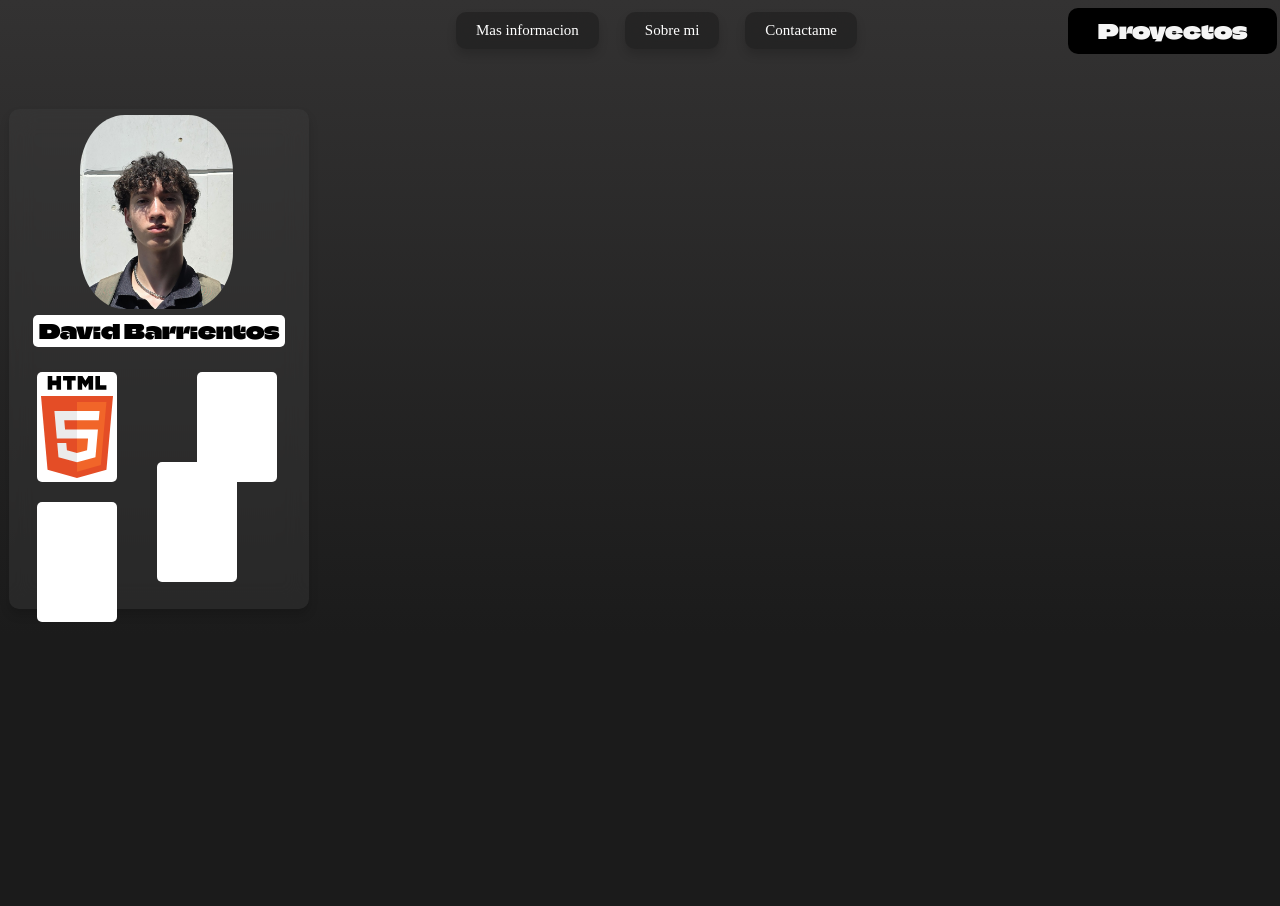
==== index.html @ b35fffbf "dark design and portfolio update" ====
<!DOCTYPE html>
<html lang="es">
<head>

    <link rel="preconnect" href="https://fonts.googleapis.com">
    <link rel="preconnect" href="https://fonts.gstatic.com" crossorigin>
    <link href="https://fonts.googleapis.com/css2?family=Climate+Crisis:YEAR@1979&family=Tinos:ital,wght@0,400;0,700;1,400;1,700&display=swap" rel="stylesheet">
    <link href="https://fonts.googleapis.com/css2?family=DM+Sans:ital,opsz,wght@0,9..40,100..1000;1,9..40,100..1000&display=swap" rel="stylesheet">

    <meta charset="UTF-8">
    <meta name="viewport" content="width=device-width, initial-scale=1.0">
    <title>Portfolio | David Barrientos</title>
    <link rel="stylesheet" href="css/global.css">
    <link rel="stylesheet" href="css/index.css">
</head>
<body>
<div class="overlay"></div>
<header>

    <h1 class="logo">
        <a href="index.html" style="text-decoration: none; color: black">David Barrientos</a>
    </h1>

    <nav class="links">
        <ul>
            <li><a href="info.html">Mas informacion</a></li>
            <li><a href="aboutme.html">Sobre mi</a></li>
            <li><a href="contact.html">Contactame</a></li>
        </ul>
    </nav>

    <a href="projects.html" class="subscribe-button">Proyectos</a>

</header>


<main>
    <aside>
        <img src="img/icon.jpg" alt="David Barrientos" class="profile_pic">

        
            <div class="info_aside">
                <img src="img/HTML5_logo_resized.svg" alt="">
                <img src="img/css.png" alt="">
                <img src="img/piton.png" alt="">
                <img src="img/secuencia-de-comandos-de-java.png" alt="">
            </div>
        
    </aside>
</main>


<footer>

</footer>

</body>
</html>
---- css/global.css ----
*{
    margin: 0;
    padding: 3px;
    box-sizing: border-box;
    
}

:root {
    --text-color: #ffffff;
    --bg-color1: rgb(51, 50, 50);
    --bg-color2: #1b1b1b;
}

body{
    background: linear-gradient(0deg,var(--bg-color2) 30%, var(--bg-color1) 100%);
    min-height: 100vh;
    height: 100vh;
    overflow: hidden;
}
.overlay {
    position: fixed;
    top: 0;
    left: 0;
    width: 100%;
    height: 100%;
    background: rgb(0, 0, 0);
    animation: fadeOut 2s ease forwards 0.5s;
    z-index: 9999;
}
/* Definición de la animación */
@keyframes fadeOut {
    from {
        opacity: 1;
    }
    to {
        opacity: 0;
        visibility: hidden;
    }
}



h1{
    font-family: "Climate Crisis", sans-serif;
    font-optical-sizing: auto;
    font-weight: 400;
    font-style: normal;
    font-variation-settings:
    "YEAR" 1979;
    font-size: 20px;
    animation: text 2s ease-in-out forwards 3.5s;
    border-radius: 5px;
}

header {
    display: flex;
    position: fixed;
    top: 0;
    left: 0;
    width: 100%;
    z-index: 1000;
    align-items: center;
    justify-content: space-between;
    animation: header 2s ease-in-out forwards 0.5s;
}

.links ul li a{
    padding: 10px 20px; /*relleno horizontal 10px vertical 20px*/
    color: rgb(255, 255, 255);
    text-decoration: none;
    font-family: sans-serif;
    font-size: 15px;
    margin-right: 10px;
    transition: all ease 0.5s;
    font-family: "Tinos", serif;
    font-style: normal;
    display: flex;
    background-color: rgba(0, 0, 0, 0.247);
    backdrop-filter: blur(12px);
    box-shadow: 0 6px 10px rgba(0, 0, 0, 0.151);
    border-radius: 10px;
}

.links ul li a:hover {
    background-color: black;
    color: rgb(255, 255, 255);
    border-radius: 10px;
    box-shadow: 0 0 10px black;
    transform: translateY(4px);
}

.subscribe-button {
    font-family: "Climate Crisis", sans-serif;
    font-optical-sizing: auto;
    font-weight: 100;
    font-style: normal;
    font-size: 20px;
    transition: all ease 0.3s;
    color: rgb(245, 245, 245);
    text-decoration: none;
    background-color: rgb(0, 0, 0);
    padding: 10px 30px;
    border-radius: 10px;
}

.subscribe-button:hover {
    box-shadow: 0 0 20px black;
    text-shadow: 0 0 2px white;
}

.links ul {
    list-style: none;
    display: flex;
    gap: 10px;
}

.logo {
    background-color: white;
}
---- css/index.css ----
aside {
    margin-top: 100px;
    height: 500px;
    width: 300px;
    color: black;
    text-decoration: none;
    font-family: sans-serif;
    font-size: 15px;
    margin-right: 10px;
    transition: all ease 0.5s;
    font-family: "Tinos", serif;
    font-style: normal;
    display: flex;
    background-color: rgba(63, 63, 63, 0.37);
    backdrop-filter: blur(12px);
    box-shadow: 0 6px 10px rgba(0, 0, 0, 0.151);
    border-radius: 10px;
    position: relative;
    animation: aside 2s ease-in-out forwards 1.2s;
    transform: translateX(-300px);
}

.profile_pic {
    position: relative;
    height: 200px;
    left: 65px;
    border-radius: 30%;
}

@keyframes text {
    to {
        transform: translateY(300px) translateX(30px);
    }
}

@keyframes header {
    from {
        transform: translateY(-100px);
    }
    to {
        transform: translateY(0px);
    }
}

@keyframes aside {
    from {
        transform: translateX(-300px);
    }
    to {
        transform: translateX(0px);
    }
}

.info_aside {
    display: grid;
    grid-template-columns: repeat(2, 1fr);
    position: relative;
    width: 200px;
    height: 100px;
    right: 50%;
    top: 50%
}

.info_aside img {
    width: 80px;
    margin: 10px;
    z-index: 1000;
    background-color: white;
    padding: 4px;
    border-radius: 5px;
    margin-right: 70px;
}

.info_aside img:nth-child(4) {
    position: relative;
    height: 120px;
    width: auto;
    bottom: 40px;
    right: 40px;
}
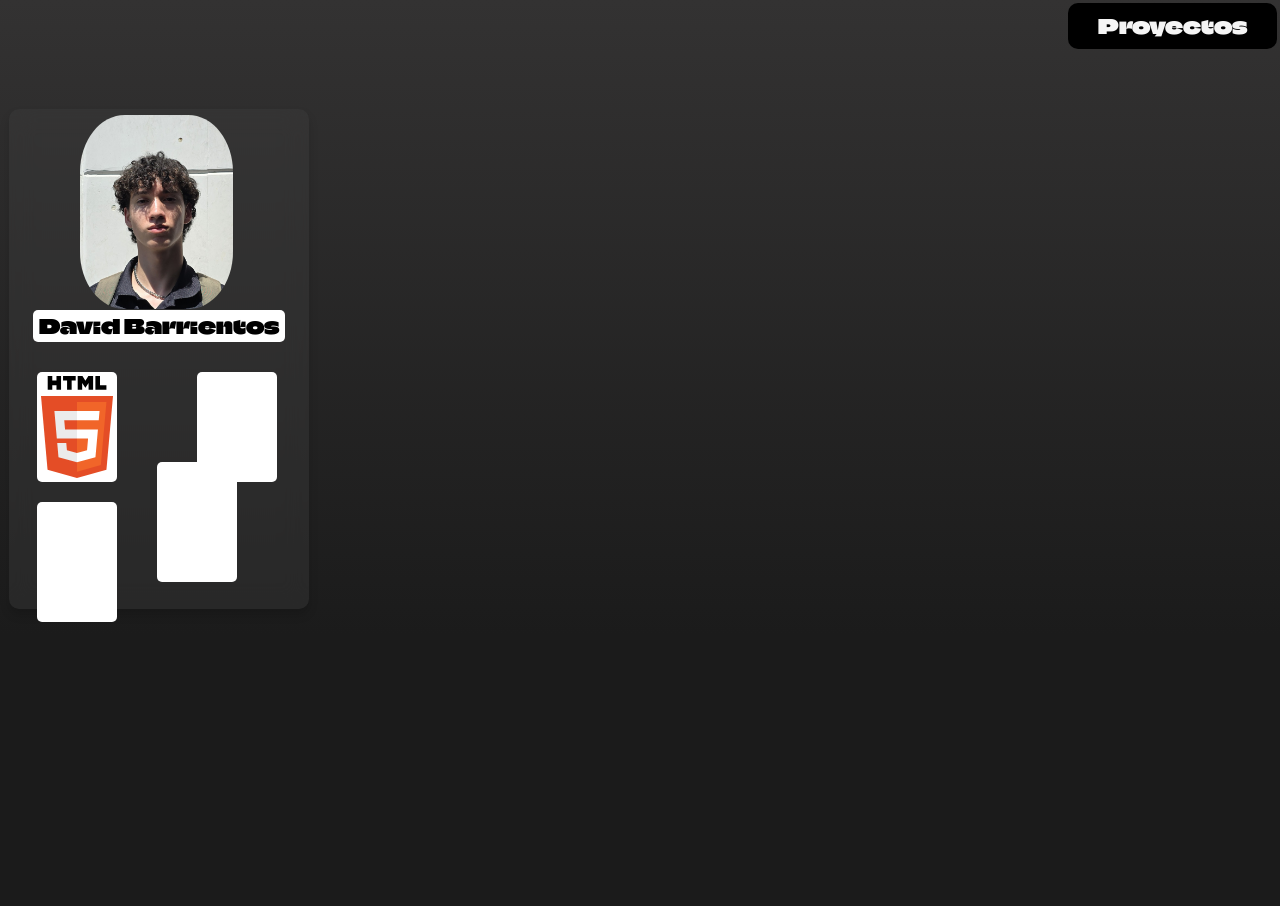
==== commit f33a0b1c: "some buttons deleted" ====
--- a/index.html
+++ b/index.html
@@ -23,9 +23,9 @@
 
     <nav class="links">
         <ul>
-            <li><a href="info.html">Mas informacion</a></li>
+             <!-- <li><a href="info.html">Mas informacion</a></li>
             <li><a href="aboutme.html">Sobre mi</a></li>
-            <li><a href="contact.html">Contactame</a></li>
+            <li><a href="contact.html">Contactame</a></li> -->
         </ul>
     </nav>
 
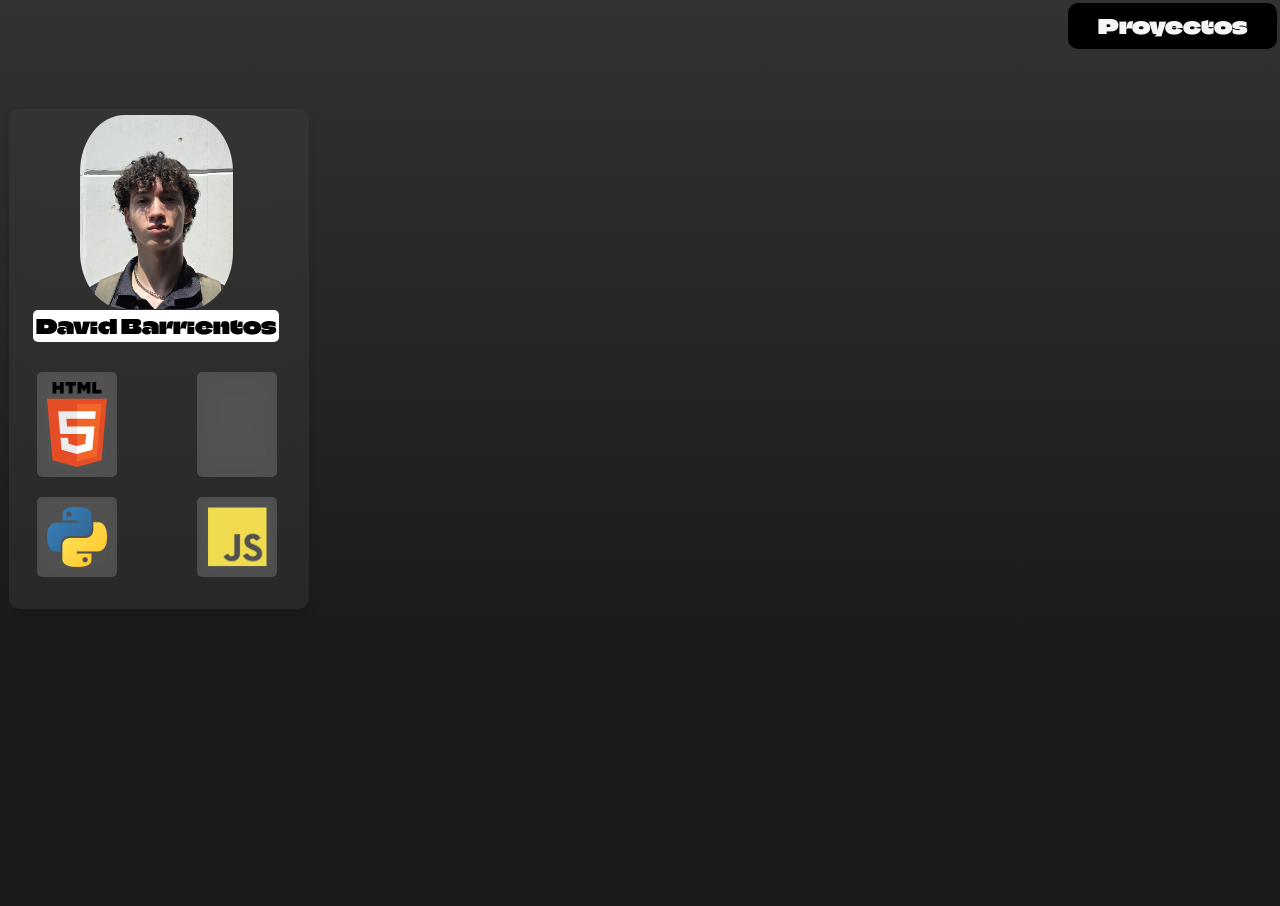
==== commit b3d505d5: "some fixes" ====
--- a/index.html
+++ b/index.html
@@ -18,7 +18,7 @@
 <header>
 
     <h1 class="logo">
-        <a href="index.html" style="text-decoration: none; color: black">David Barrientos</a>
+        David Barrientos
     </h1>
 
     <nav class="links">
@@ -43,7 +43,7 @@
                 <img src="img/HTML5_logo_resized.svg" alt="">
                 <img src="img/css.png" alt="">
                 <img src="img/piton.png" alt="">
-                <img src="img/secuencia-de-comandos-de-java.png" alt="">
+                <img src="img/javascript.webp" alt="">
             </div>
         
     </aside>
--- a/css/index.css
+++ b/css/index.css
@@ -1,4 +1,5 @@
 aside {
+    cursor: pointer;
     margin-top: 100px;
     height: 500px;
     width: 300px;
@@ -65,16 +66,13 @@
     width: 80px;
     margin: 10px;
     z-index: 1000;
-    background-color: white;
-    padding: 4px;
+    background-color: rgba(138, 138, 138, 0.37);
+    backdrop-filter: blur(12px);
+    padding: 10px;
     border-radius: 5px;
     margin-right: 70px;
 }
 
-.info_aside img:nth-child(4) {
-    position: relative;
-    height: 120px;
-    width: auto;
-    bottom: 40px;
-    right: 40px;
+h1 {
+    cursor: pointer
 }
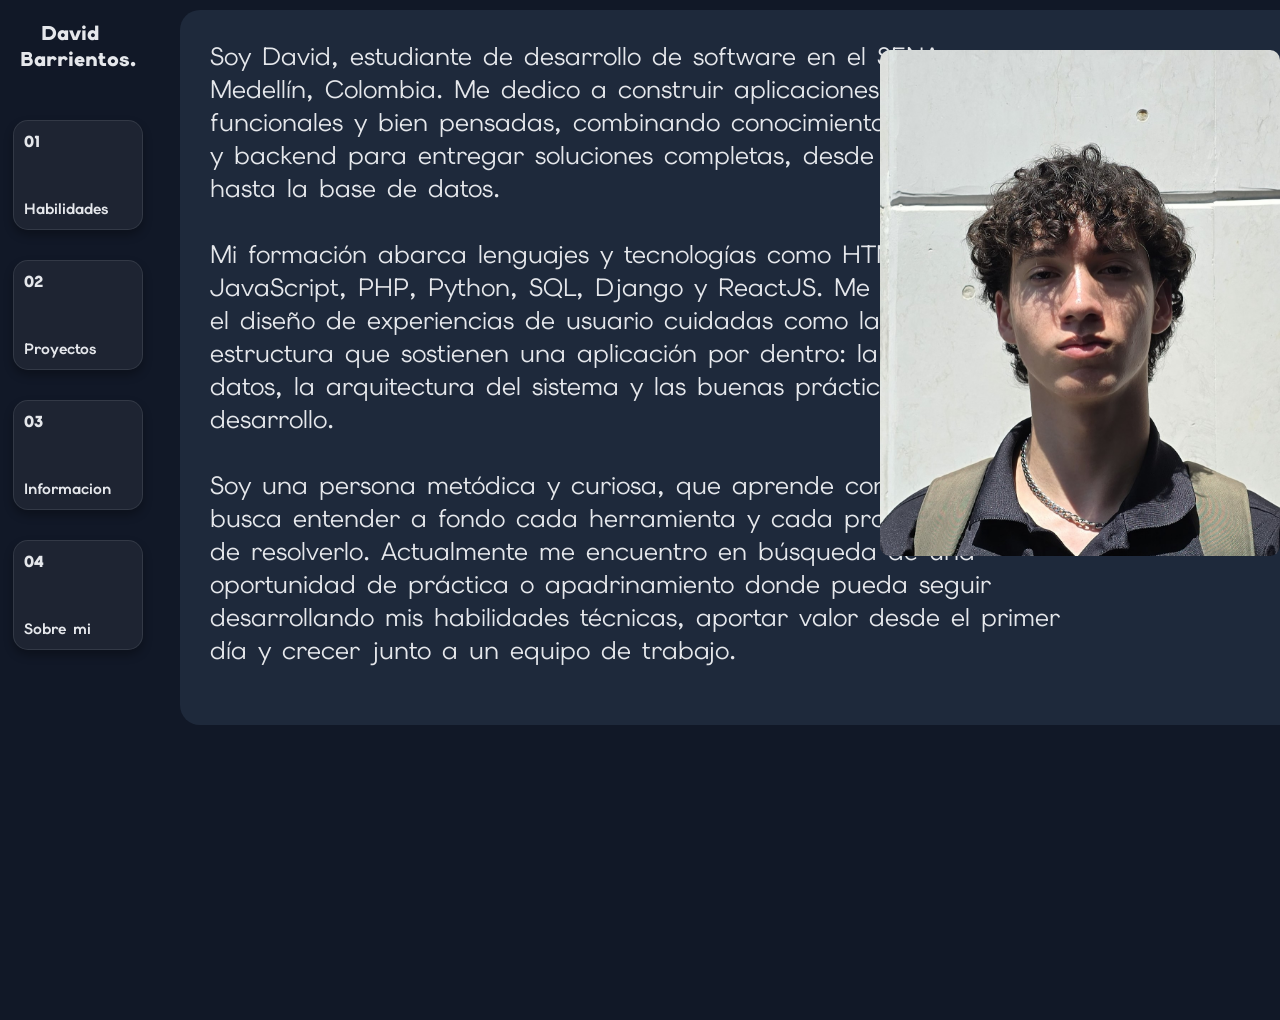
==== commit 3a07a834: "redesign" ====
--- a/index.html
+++ b/index.html
@@ -1,58 +1,81 @@
 <!DOCTYPE html>
 <html lang="es">
 <head>
-
-    <link rel="preconnect" href="https://fonts.googleapis.com">
-    <link rel="preconnect" href="https://fonts.gstatic.com" crossorigin>
-    <link href="https://fonts.googleapis.com/css2?family=Climate+Crisis:YEAR@1979&family=Tinos:ital,wght@0,400;0,700;1,400;1,700&display=swap" rel="stylesheet">
-    <link href="https://fonts.googleapis.com/css2?family=DM+Sans:ital,opsz,wght@0,9..40,100..1000;1,9..40,100..1000&display=swap" rel="stylesheet">
-
     <meta charset="UTF-8">
     <meta name="viewport" content="width=device-width, initial-scale=1.0">
     <title>Portfolio | David Barrientos</title>
+    <script>
+        if (!sessionStorage.getItem('siteVisited')) {
+            document.documentElement.classList.add('initial-load');
+            sessionStorage.setItem('siteVisited', 'true');
+        }
+    </script>
     <link rel="stylesheet" href="css/global.css">
     <link rel="stylesheet" href="css/index.css">
+    <link rel="preconnect" href="https://fonts.googleapis.com">
+    <link rel="preconnect" href="https://fonts.gstatic.com" crossorigin>
+    <link href="https://fonts.googleapis.com/css2?family=Elms+Sans:ital,wght@0,100..900;1,100..900&display=swap" rel="stylesheet">
 </head>
 <body>
-<div class="overlay"></div>
-<header>
+    <header>
+        <div class="logo-main">
+            <a>David Barrientos.</a>
+        </div>
+        <nav class="nav-main">
+            <ul>
+                <li><a href="">
+                    <p>01</p>
+                    <img src="img/arrow-up-short.svg" alt="">
+                    <h2>Habilidades</h2>
+                </a></li>
+                <li><a href="projects.html">
+                    <p>02</p>
+                    <img src="img/arrow-up-short.svg" alt="">
+                    <h2>Proyectos</h2>
+                </a></li>
+                <li><a href="">
+                    <p>03</p>
+                    <img src="img/arrow-up-short.svg" alt="">
+                    <h2>Informacion</h2>
+                </a></li>
+                <li><a href="index.html">
+                    <p>04</p>
+                    <img src="img/arrow-up-short.svg" alt="">
+                    <h2>Sobre mi</h2>
+                </a></li>
+            </ul>
+        </nav>
+    </header>
+    <main>
+        <section>
+            <article>
+                <p>
+                    Soy David, estudiante de desarrollo de software en el SENA, en Medellín, Colombia. Me dedico a construir aplicaciones web funcionales y bien pensadas, combinando conocimientos de frontend y backend para entregar soluciones completas, desde la interfaz hasta la base de datos.
+                    <br><br>
+Mi formación abarca lenguajes y tecnologías como HTML, CSS, JavaScript, PHP, Python, SQL, Django y ReactJS. Me interesa tanto el diseño de experiencias de usuario cuidadas como la lógica y estructura que sostienen una aplicación por dentro: la gestión de datos, la arquitectura del sistema y las buenas prácticas de desarrollo.
+<br><br>
+Soy una persona metódica y curiosa, que aprende constantemente y busca entender a fondo cada herramienta y cada problema antes de resolverlo. Actualmente me encuentro en búsqueda de una oportunidad de práctica o apadrinamiento donde pueda seguir desarrollando mis habilidades técnicas, aportar valor desde el primer día y crecer junto a un equipo de trabajo.
+                </p>
+                <img src="img/icon.jpg" alt="">
+            </article>
+        </section>
+    </main>
 
-    <h1 class="logo">
-        David Barrientos
-    </h1>
-
-    <nav class="links">
-        <ul>
-             <!-- <li><a href="info.html">Mas informacion</a></li>
-            <li><a href="aboutme.html">Sobre mi</a></li>
-            <li><a href="contact.html">Contactame</a></li> -->
-        </ul>
-    </nav>
-
-    <a href="projects.html" class="subscribe-button">Proyectos</a>
-
-</header>
-
-
-<main>
-    <aside>
-        <img src="img/icon.jpg" alt="David Barrientos" class="profile_pic">
-
-        
-            <div class="info_aside">
-                <img src="img/HTML5_logo_resized.svg" alt="">
-                <img src="img/css.png" alt="">
-                <img src="img/piton.png" alt="">
-                <img src="img/javascript.webp" alt="">
-            </div>
-        
-    </aside>
-</main>
-
-
-<footer>
-
-</footer>
-
+    <script>
+        document.querySelectorAll('a[href]').forEach(link => {
+            const href = link.getAttribute('href');
+            if (!href || href.startsWith('#') || link.target === '_blank') return;
+            link.addEventListener('click', event => {
+                event.preventDefault();
+                const main = document.querySelector('main');
+                if (main) {
+                    main.classList.add('page-exit');
+                }
+                setTimeout(() => {
+                    window.location.href = href;
+                }, 600);
+            });
+        });
+    </script>
 </body>
 </html>
--- a/css/global.css
+++ b/css/global.css
@@ -1,119 +1,173 @@
-*{
-    margin: 0;
-    padding: 3px;
-    box-sizing: border-box;
-    
+:root {
+    --primarycolor: #111827;
+    --secondarycolor: #1E293B;
+    --textcolor: #E5E7EB;
+    --accentcolor: #D6AD60;
+    --surfacecolor: rgba(226, 232, 240, 0.08);
+    --textfont: "Elms Sans", sans-serif;
 }
 
-:root {
-    --text-color: #ffffff;
-    --bg-color1: rgb(51, 50, 50);
-    --bg-color2: #1b1b1b;
+* {
+    padding: 0;
+    margin: 0;
+    box-sizing: border-box;
+}
+body {
+    background-color: var(--primarycolor);
+    overflow: hidden;
 }
 
-body{
-    background: linear-gradient(0deg,var(--bg-color2) 30%, var(--bg-color1) 100%);
-    min-height: 100vh;
-    height: 100vh;
-    overflow: hidden;
+main.page-exit {
+    animation: main-exit 0.6s ease forwards;
 }
-.overlay {
-    position: fixed;
-    top: 0;
-    left: 0;
-    width: 100%;
-    height: 100%;
-    background: rgb(0, 0, 0);
-    animation: fadeOut 2s ease forwards 0.5s;
-    z-index: 9999;
-}
-/* Definición de la animación */
-@keyframes fadeOut {
-    from {
+
+@keyframes main-exit {
+    0% {
         opacity: 1;
     }
-    to {
+    100% {
         opacity: 0;
-        visibility: hidden;
     }
 }
 
+header {
+    position: absolute;
+    top: 0;
+    height: 100%;
+    width: 11%;
+    left: 70px;
+}
+main {
+    margin-left: 150px;
+    min-height: 100vh;
+}
+.logo-main {
+    font-family: var(--textfont);
+    font-weight: 900;
+    height: 100px;
+    width: 100px;
+    margin-top: 20px;
+    margin-left: -50px;
+    text-align: center;
+}
+
+html.initial-load .logo-main {
+    animation: logo-intro 1s;
+}
+
+html.initial-load .nav-main ul li a {
+    animation: main-intro 1s ease;
+}
+
+.logo-main a {
+    color: var(--textcolor);
+    text-decoration: none;
+    height: 100px;
+    width: 100px;
+    font-size: 20px;
+    font-weight: 900;
+}
+
+.nav-main ul li a {
+    background-color: rgba(229, 231, 235, 0.06);
+    border: 1px solid rgba(229, 231, 235, 0.1);
+}
+
+@keyframes logo-intro {
+
+    10% {
+        font-family: 'Franklin Gothic Medium', 'Arial Narrow', Arial, sans-serif;
+        filter: opacity(0);
+        transform: scale(0.5);
+    }
+    20% {
+        font-family: 'Gill Sans', 'Gill Sans MT', Calibri, 'Trebuchet MS', sans-serif;
+    }
+    30% {
+        font-family: 'Trebuchet MS', 'Lucida Sans Unicode', 'Lucida Grande', 'Lucida Sans', Arial, sans-serif;
+    }
+    40% {
+        font-family: system-ui, -apple-system, BlinkMacSystemFont, 'Segoe UI', Roboto, Oxygen, Ubuntu, Cantarell, 'Open Sans', 'Helvetica Neue', sans-serif;
+    }
+    50% {
+        font-family: cursive;
+    }
+    60% {
+        font-family: "Elms Sans", sans-serif;
+    }
+}
+.nav-main {
+    display: flex;
+    position: absolute;
+    height: 100%;
+    width: 11%;
+    justify-content: center;
+    font-family: var(--textfont);
+    font-weight: 900;
+}
 
 
-h1{
-    font-family: "Climate Crisis", sans-serif;
-    font-optical-sizing: auto;
-    font-weight: 400;
-    font-style: normal;
-    font-variation-settings:
-    "YEAR" 1979;
-    font-size: 20px;
-    animation: text 2s ease-in-out forwards 3.5s;
-    border-radius: 5px;
+.nav-main ul li{
+    list-style: none;
 }
 
-header {
+.nav-main ul li a {
+    text-decoration: none;
+    width: 130px;
+    height: 110px;
+    padding: 10px;
+    margin-bottom: 30px;
+    color: var(--textcolor);
+    border-radius: 15px;
     display: flex;
-    position: fixed;
-    top: 0;
-    left: 0;
-    width: 100%;
-    z-index: 1000;
-    align-items: center;
+    flex-direction: column;
     justify-content: space-between;
-    animation: header 2s ease-in-out forwards 0.5s;
+    transition: 0.3s ease all;
+    box-shadow: 0 5px 10px rgba(0, 0, 0, 0.301);
 }
 
-.links ul li a{
-    padding: 10px 20px; /*relleno horizontal 10px vertical 20px*/
-    color: rgb(255, 255, 255);
-    text-decoration: none;
-    font-family: sans-serif;
-    font-size: 15px;
-    margin-right: 10px;
-    transition: all ease 0.5s;
-    font-family: "Tinos", serif;
-    font-style: normal;
-    display: flex;
-    background-color: rgba(0, 0, 0, 0.247);
-    backdrop-filter: blur(12px);
-    box-shadow: 0 6px 10px rgba(0, 0, 0, 0.151);
-    border-radius: 10px;
+.nav-main ul li a:hover {
+    transform: translateY(5px);
+    box-shadow: 0 0 12px rgba(255, 255, 255, 0.15);
+    background-color: rgba(214, 173, 96, 0.12);
+    color: var(--accentcolor);
 }
 
-.links ul li a:hover {
-    background-color: black;
-    color: rgb(255, 255, 255);
-    border-radius: 10px;
-    box-shadow: 0 0 10px black;
-    transform: translateY(4px);
+
+@keyframes main-intro {
+    0% {
+        transform: translateX(-190px);
+    }
+
+    100% {
+        transform: translateX(0);
+    }
 }
 
-.subscribe-button {
-    font-family: "Climate Crisis", sans-serif;
-    font-optical-sizing: auto;
-    font-weight: 100;
-    font-style: normal;
-    font-size: 20px;
-    transition: all ease 0.3s;
-    color: rgb(245, 245, 245);
-    text-decoration: none;
-    background-color: rgb(0, 0, 0);
-    padding: 10px 30px;
-    border-radius: 10px;
+.nav-main ul li a h2 {
+    font-size: 15px;
+    width: 100%;
+
 }
 
-.subscribe-button:hover {
-    box-shadow: 0 0 20px black;
-    text-shadow: 0 0 2px white;
+.nav-main ul li a img {
+    position: relative;
+    width: 30px;
+    height: auto;
+    top: -35px;
+    right: -5px;
+    align-self: flex-end;
+    justify-content: flex-start;
+    transform: rotate(45deg);
+    transition: 0.3s ease all;
+    filter: invert(1);
 }
 
-.links ul {
-    list-style: none;
-    display: flex;
-    gap: 10px;
+.nav-main ul li:hover a p {
+    text-decoration: underline;
 }
 
-.logo {
-    background-color: white;
+
+.nav-main ul li:hover a img {
+    transform: rotate(90deg);
 }
--- a/css/index.css
+++ b/css/index.css
@@ -1,78 +1,60 @@
-aside {
-    cursor: pointer;
-    margin-top: 100px;
-    height: 500px;
-    width: 300px;
-    color: black;
-    text-decoration: none;
-    font-family: sans-serif;
-    font-size: 15px;
-    margin-right: 10px;
-    transition: all ease 0.5s;
-    font-family: "Tinos", serif;
-    font-style: normal;
-    display: flex;
-    background-color: rgba(63, 63, 63, 0.37);
-    backdrop-filter: blur(12px);
-    box-shadow: 0 6px 10px rgba(0, 0, 0, 0.151);
-    border-radius: 10px;
-    position: relative;
-    animation: aside 2s ease-in-out forwards 1.2s;
-    transform: translateX(-300px);
+section article{
+    position: absolute;
+    background-color: var(--secondarycolor);
+    height: 715px;
+    width: 87.5%;
+    top: 10px;
+    left: 180px;
+    border-radius: 20px;
+    opacity: 0;
+    animation: article-intro 1s ease 0.6s forwards;
 }
 
-.profile_pic {
-    position: relative;
-    height: 200px;
-    left: 65px;
-    border-radius: 30%;
+section article p {
+    font-size: 25px;
+    font-family: var(--textfont);
+    color: var(--textcolor);
+    width: 850px;
+    margin: 30px;
+    opacity: 0;
+    animation: apareceTexto 0.4s ease forwards;
+    animation-delay: 1.6s;
 }
-
-@keyframes text {
+@keyframes apareceTexto {
+    from {
+        opacity: 0;
+    }
     to {
-        transform: translateY(300px) translateX(30px);
+        opacity: 1;
     }
 }
 
-@keyframes header {
-    from {
-        transform: translateY(-100px);
+section article img {
+    position: absolute;
+    top: 40px;
+    width: 400px;
+    border-radius: 10px;
+    right: 20px;
+    opacity: 0;
+    animation: apareceTexto 0.8s ease forwards;
+    animation-delay: 1.2s;
+}
+
+@keyframes article-intro {
+    0% {
+        transform: scaleY(0);
+        transform-origin: bottom;
+        border-radius: 100px;
+        opacity: 0;
     }
-    to {
-        transform: translateY(0px);
+    60% {
+        opacity: 1;
+        transform: scaleY(0.95);
+    }
+    100% {
+        transform-origin: bottom;
+        transform: scaleY(1);
+        opacity: 1;
     }
 }
 
-@keyframes aside {
-    from {
-        transform: translateX(-300px);
-    }
-    to {
-        transform: translateX(0px);
-    }
-}
-
-.info_aside {
-    display: grid;
-    grid-template-columns: repeat(2, 1fr);
-    position: relative;
-    width: 200px;
-    height: 100px;
-    right: 50%;
-    top: 50%
-}
-
-.info_aside img {
-    width: 80px;
-    margin: 10px;
-    z-index: 1000;
-    background-color: rgba(138, 138, 138, 0.37);
-    backdrop-filter: blur(12px);
-    padding: 10px;
-    border-radius: 5px;
-    margin-right: 70px;
-}
-
-h1 {
-    cursor: pointer
-}
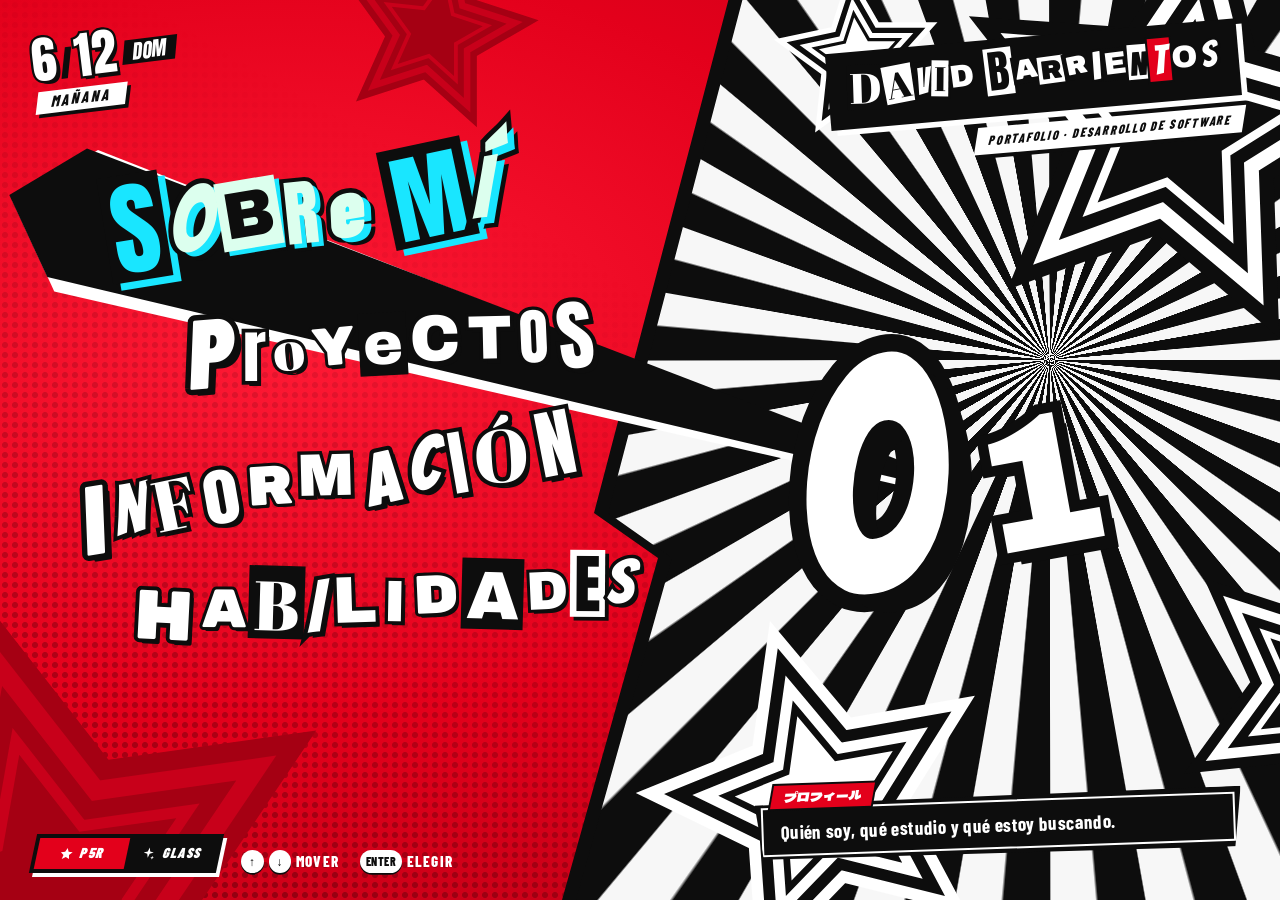
==== commit 31c5fe90: "P5R-style redesign with a Glass theme switcher - Single-page portfolio inspired by the Persona 5 Roy" ====
--- a/index.html
+++ b/index.html
@@ -3,79 +3,502 @@
 <head>
     <meta charset="UTF-8">
     <meta name="viewport" content="width=device-width, initial-scale=1.0">
-    <title>Portfolio | David Barrientos</title>
+    <title>David Barrientos | Portafolio</title>
+    <meta name="description" content="Portafolio de David Barrientos, estudiante de desarrollo de software en el SENA (Medellín, Colombia): proyectos, habilidades e información de contacto.">
+    <meta name="theme-color" content="#e3001b">
+    <link rel="icon" href="data:image/svg+xml,%3Csvg xmlns='http://www.w3.org/2000/svg' viewBox='-110 -110 220 220'%3E%3Cpolygon points='0,-92 26.5,-30 94,-24 42.5,17 57,82 0,49 -57,82 -42.5,17 -94,-24 -26.5,-30' fill='%23e3001b' stroke='%230d0d0d' stroke-width='14' stroke-linejoin='round'/%3E%3C/svg%3E">
     <script>
-        if (!sessionStorage.getItem('siteVisited')) {
-            document.documentElement.classList.add('initial-load');
-            sessionStorage.setItem('siteVisited', 'true');
-        }
+        (function () {
+            var root = document.documentElement;
+            root.classList.add('js');
+            if (!matchMedia('(prefers-reduced-motion: reduce)').matches) root.classList.add('motion');
+            // Estilo elegido en una visita anterior (P5R por defecto)
+            try {
+                if (localStorage.getItem('portfolio-theme') === 'glass') root.classList.add('theme-glass');
+            } catch (error) {}
+        })();
     </script>
-    <link rel="stylesheet" href="css/global.css">
-    <link rel="stylesheet" href="css/index.css">
     <link rel="preconnect" href="https://fonts.googleapis.com">
     <link rel="preconnect" href="https://fonts.gstatic.com" crossorigin>
-    <link href="https://fonts.googleapis.com/css2?family=Elms+Sans:ital,wght@0,100..900;1,100..900&display=swap" rel="stylesheet">
+    <link rel="stylesheet" href="https://fonts.googleapis.com/css2?family=Abril+Fatface&family=Anton&family=Archivo+Black&family=Bangers&family=Barlow+Condensed:ital,wght@0,600;0,700;0,800;0,900;1,700;1,800;1,900&family=Barlow:ital,wght@0,400;0,500;0,600;0,700;1,500&family=Dela+Gothic+One&family=Rubik+Mono+One&family=Sora:wght@300..700&family=Syne:wght@600..800&display=swap">
+    <link rel="stylesheet" href="css/main.css">
+    <link rel="stylesheet" href="css/glass.css">
+    <script src="js/main.js" defer></script>
 </head>
 <body>
-    <header>
-        <div class="logo-main">
-            <a>David Barrientos.</a>
-        </div>
-        <nav class="nav-main">
-            <ul>
-                <li><a href="">
-                    <p>01</p>
-                    <img src="img/arrow-up-short.svg" alt="">
-                    <h2>Habilidades</h2>
-                </a></li>
-                <li><a href="projects.html">
-                    <p>02</p>
-                    <img src="img/arrow-up-short.svg" alt="">
-                    <h2>Proyectos</h2>
-                </a></li>
-                <li><a href="">
-                    <p>03</p>
-                    <img src="img/arrow-up-short.svg" alt="">
-                    <h2>Informacion</h2>
-                </a></li>
-                <li><a href="index.html">
-                    <p>04</p>
-                    <img src="img/arrow-up-short.svg" alt="">
-                    <h2>Sobre mi</h2>
-                </a></li>
-            </ul>
-        </nav>
-    </header>
-    <main>
-        <section>
-            <article>
-                <p>
-                    Soy David, estudiante de desarrollo de software en el SENA, en Medellín, Colombia. Me dedico a construir aplicaciones web funcionales y bien pensadas, combinando conocimientos de frontend y backend para entregar soluciones completas, desde la interfaz hasta la base de datos.
-                    <br><br>
-Mi formación abarca lenguajes y tecnologías como HTML, CSS, JavaScript, PHP, Python, SQL, Django y ReactJS. Me interesa tanto el diseño de experiencias de usuario cuidadas como la lógica y estructura que sostienen una aplicación por dentro: la gestión de datos, la arquitectura del sistema y las buenas prácticas de desarrollo.
-<br><br>
-Soy una persona metódica y curiosa, que aprende constantemente y busca entender a fondo cada herramienta y cada problema antes de resolverlo. Actualmente me encuentro en búsqueda de una oportunidad de práctica o apadrinamiento donde pueda seguir desarrollando mis habilidades técnicas, aportar valor desde el primer día y crecer junto a un equipo de trabajo.
-                </p>
-                <img src="img/icon.jpg" alt="">
-            </article>
+
+    <!-- Estrellas reutilizables (estilo Persona 5 Royal) -->
+    <svg class="sprite" aria-hidden="true" focusable="false">
+        <defs>
+            <polygon id="star-path" points="0,-82 24.8,-26.2 85.6,-19.8 40.2,21.1 52.9,80.8 0,50.3 -52.9,80.8 -40.2,21.1 -85.6,-19.8 -24.8,-26.2"/>
+            <linearGradient id="glass-grad" x1="0" y1="0" x2="1" y2="1">
+                <stop offset="0" stop-color="#22d3ee"/>
+                <stop offset=".5" stop-color="#7b61ff"/>
+                <stop offset="1" stop-color="#ff4fd8"/>
+            </linearGradient>
+        </defs>
+        <symbol id="star-rings" viewBox="-200 -200 400 400">
+            <use href="#star-path" style="fill:none;stroke:var(--ring-a,#0d0d0d);stroke-width:84;stroke-linejoin:miter;stroke-miterlimit:8"/>
+            <use href="#star-path" style="fill:none;stroke:var(--ring-b,#fff);stroke-width:60;stroke-linejoin:miter;stroke-miterlimit:8"/>
+            <use href="#star-path" style="fill:none;stroke:var(--ring-a,#0d0d0d);stroke-width:36;stroke-linejoin:miter;stroke-miterlimit:8"/>
+            <use href="#star-path" style="fill:none;stroke:var(--ring-b,#fff);stroke-width:14;stroke-linejoin:miter;stroke-miterlimit:8"/>
+            <use href="#star-path" style="fill:var(--core,#0d0d0d)"/>
+        </symbol>
+        <symbol id="star-solid" viewBox="-110 -110 220 220">
+            <use href="#star-path" style="fill:currentColor;stroke:var(--ring-a,#0d0d0d);stroke-width:16;stroke-linejoin:miter"/>
+        </symbol>
+    </svg>
+
+    <!-- Fondo del estilo Glass: auroras de color, cuadrícula, luz del cursor y grano (oculto en P5R) -->
+    <div class="glass-bg" aria-hidden="true">
+        <span class="blob blob--1"></span>
+        <span class="blob blob--2"></span>
+        <span class="blob blob--3"></span>
+        <span class="blob blob--4"></span>
+        <span class="glass-grid"></span>
+        <span class="glass-spot"></span>
+        <span class="glass-noise"></span>
+    </div>
+
+    <main class="app">
+
+        <!-- ============ MENÚ PRINCIPAL ============ -->
+        <section class="screen screen-menu is-active" id="menu" data-screen="menu" aria-label="Menú principal">
+            <div class="menu-bg" aria-hidden="true">
+                <div class="halftone"></div>
+                <svg class="star star--dim ms-1"><use href="#star-rings"/></svg>
+                <svg class="star star--dim ms-2"><use href="#star-rings"/></svg>
+                <div class="menu-panel">
+                    <div class="menu-panel-fill sunburst">
+                        <svg class="star star--spin ms-3"><use href="#star-rings"/></svg>
+                        <svg class="star star--inv ms-4"><use href="#star-rings"/></svg>
+                        <svg class="star ms-5"><use href="#star-rings"/></svg>
+                        <svg class="star star--inv ms-6"><use href="#star-rings"/></svg>
+                    </div>
+                </div>
+            </div>
+
+            <div class="menu-pointer" aria-hidden="true">
+                <span class="pointer-edge"></span>
+                <span class="pointer-blade"></span>
+            </div>
+
+            <p class="calendar js-only" aria-hidden="true">
+                <span class="cal-status">Buscando práctica</span>
+                <span class="cal-date"><span class="cal-day">1</span><span class="cal-slash">/</span><span class="cal-month">1</span></span>
+                <span class="cal-weekday">LUN</span>
+                <span class="cal-phase">Tarde</span>
+            </p>
+
+            <header class="menu-title">
+                <h1 class="menu-name"><span data-ransom="title">David Barrientos</span></h1>
+                <p class="menu-sub">Portafolio · Desarrollo de software</p>
+            </header>
+
+            <nav class="menu-nav" aria-label="Secciones">
+                <ul class="menu-list">
+                    <li>
+                        <a class="menu-item tilt is-selected" href="#sobre-mi" data-jp="プロフィール">
+                            <span class="menu-no" aria-hidden="true">01</span>
+                            <svg class="menu-icon" viewBox="0 0 24 24" aria-hidden="true"><circle cx="12" cy="8" r="4"/><path d="M4 21c0-4.4 3.6-8 8-8s8 3.6 8 8"/></svg>
+                            <span class="menu-label" data-ransom="menu">Sobre mí</span>
+                            <span class="menu-desc">Quién soy, qué estudio y qué estoy buscando.</span>
+                            <svg class="menu-arrow" viewBox="0 0 24 24" aria-hidden="true"><path d="M5 12h14M13 6l6 6-6 6"/></svg>
+                        </a>
+                    </li>
+                    <li>
+                        <a class="menu-item tilt" href="#proyectos" data-jp="プロジェクト">
+                            <span class="menu-no" aria-hidden="true">02</span>
+                            <svg class="menu-icon" viewBox="0 0 24 24" aria-hidden="true"><rect x="3" y="3" width="7.5" height="7.5" rx="2"/><rect x="13.5" y="3" width="7.5" height="7.5" rx="2"/><rect x="3" y="13.5" width="7.5" height="7.5" rx="2"/><rect x="13.5" y="13.5" width="7.5" height="7.5" rx="2"/></svg>
+                            <span class="menu-label" data-ransom="menu">Proyectos</span>
+                            <span class="menu-desc">Tiendas, réplicas y plataformas que he construido.</span>
+                            <svg class="menu-arrow" viewBox="0 0 24 24" aria-hidden="true"><path d="M5 12h14M13 6l6 6-6 6"/></svg>
+                        </a>
+                    </li>
+                    <li>
+                        <a class="menu-item tilt" href="#informacion" data-jp="情報">
+                            <span class="menu-no" aria-hidden="true">03</span>
+                            <svg class="menu-icon" viewBox="0 0 24 24" aria-hidden="true"><circle cx="12" cy="12" r="9"/><path d="M12 11v6M12 7.5v.01"/></svg>
+                            <span class="menu-label" data-ransom="menu">Información</span>
+                            <span class="menu-desc">Datos de contacto y disponibilidad.</span>
+                            <svg class="menu-arrow" viewBox="0 0 24 24" aria-hidden="true"><path d="M5 12h14M13 6l6 6-6 6"/></svg>
+                        </a>
+                    </li>
+                    <li>
+                        <a class="menu-item tilt" href="#habilidades" data-jp="スキル">
+                            <span class="menu-no" aria-hidden="true">04</span>
+                            <svg class="menu-icon" viewBox="0 0 24 24" aria-hidden="true"><path d="M13 2 4 14h7l-1 8 9-12h-7l1-8z"/></svg>
+                            <span class="menu-label" data-ransom="menu">Habilidades</span>
+                            <span class="menu-desc">Lenguajes, frameworks y herramientas que manejo.</span>
+                            <svg class="menu-arrow" viewBox="0 0 24 24" aria-hidden="true"><path d="M5 12h14M13 6l6 6-6 6"/></svg>
+                        </a>
+                    </li>
+                </ul>
+            </nav>
+
+            <div class="menu-index" aria-hidden="true"><span class="menu-index-num" data-ransom="num">01</span></div>
+
+            <div class="menu-help" aria-hidden="true">
+                <span class="menu-help-jp">プロフィール</span>
+                <p class="menu-help-text">Quién soy, qué estudio y qué estoy buscando.</p>
+            </div>
+
+            <p class="controls" aria-hidden="true">
+                <span><kbd>↑</kbd><kbd>↓</kbd> Mover</span>
+                <span><kbd>Enter</kbd> Elegir</span>
+            </p>
         </section>
+
+        <!-- ============ 01 · SOBRE MÍ ============ -->
+        <section class="screen screen-page screen-about" id="sobre-mi" data-screen="sobre-mi" aria-labelledby="title-about">
+            <div class="page-bg" aria-hidden="true">
+                <div class="halftone"></div>
+                <svg class="star star--dim star--spin ab-1"><use href="#star-rings"/></svg>
+                <svg class="star star--dim ab-2"><use href="#star-rings"/></svg>
+                <svg class="star ab-3"><use href="#star-rings"/></svg>
+            </div>
+
+            <a class="back magnetic" href="#menu"><kbd>Esc</kbd> Volver</a>
+
+            <header class="page-head enter" style="--d:0">
+                <span class="page-num" aria-hidden="true">01</span>
+                <h2 class="page-title" id="title-about" tabindex="-1"><span data-ransom="title">Sobre mí</span></h2>
+                <span class="page-jp" aria-hidden="true">プロフィール</span>
+            </header>
+
+            <div class="about">
+                <figure class="about-photo enter" style="--d:1">
+                    <span class="shard shard--white" aria-hidden="true"></span>
+                    <span class="shard shard--black" aria-hidden="true"></span>
+                    <div class="photo-frame tilt">
+                        <img src="img/icon.jpg" alt="Foto de David Barrientos" width="1121" height="1418" loading="lazy">
+                    </div>
+                    <figcaption class="nametag">
+                        <span class="nametag-name" data-ransom="title">David Barrientos</span>
+                        <span class="nametag-role">Medellín, Colombia · SENA</span>
+                    </figcaption>
+                </figure>
+
+                <div class="about-talk">
+                    <div class="dialog enter" style="--d:2">
+                        <span class="dialog-speaker">David</span>
+                        <p>Soy David, estudiante de desarrollo de software en el SENA, en Medellín, Colombia. Me dedico a construir aplicaciones web funcionales y bien pensadas, combinando conocimientos de frontend y backend para entregar soluciones completas, desde la interfaz hasta la base de datos.</p>
+                    </div>
+                    <div class="dialog enter" style="--d:3">
+                        <p>Mi formación abarca lenguajes y tecnologías como HTML, CSS, JavaScript, PHP, Python, SQL, Django y ReactJS. Me interesa tanto el diseño de experiencias de usuario cuidadas como la lógica y estructura que sostienen una aplicación por dentro: la gestión de datos, la arquitectura del sistema y las buenas prácticas de desarrollo.</p>
+                    </div>
+                    <div class="dialog enter" style="--d:4">
+                        <p>Soy una persona metódica y curiosa, que aprende constantemente y busca entender a fondo cada herramienta y cada problema antes de resolverlo. Actualmente me encuentro en búsqueda de una oportunidad de práctica o apadrinamiento donde pueda seguir desarrollando mis habilidades técnicas, aportar valor desde el primer día y crecer junto a un equipo de trabajo.</p>
+                        <span class="dialog-next" aria-hidden="true"></span>
+                    </div>
+
+                    <ul class="traits enter" style="--d:5" aria-label="Rasgos">
+                        <li><svg class="mini-star" aria-hidden="true"><use href="#star-solid"/></svg>Metódico</li>
+                        <li><svg class="mini-star" aria-hidden="true"><use href="#star-solid"/></svg>Curioso</li>
+                        <li><svg class="mini-star" aria-hidden="true"><use href="#star-solid"/></svg>Aprendizaje constante</li>
+                    </ul>
+
+                    <div class="actions enter" style="--d:6">
+                        <a class="cta magnetic" href="#proyectos"><span>Ver proyectos</span></a>
+                        <a class="cta cta--light magnetic" href="#informacion"><span>Contacto</span></a>
+                    </div>
+                </div>
+            </div>
+        </section>
+
+        <!-- ============ 02 · PROYECTOS ============ -->
+        <section class="screen screen-page screen-projects" id="proyectos" data-screen="proyectos" aria-labelledby="title-projects">
+            <div class="page-bg" aria-hidden="true">
+                <div class="page-panel-wrap">
+                    <div class="page-panel sunburst">
+                        <svg class="star star--spin pr-1"><use href="#star-rings"/></svg>
+                        <svg class="star star--inv pr-2"><use href="#star-rings"/></svg>
+                    </div>
+                </div>
+                <div class="halftone"></div>
+                <svg class="star star--dim pr-3"><use href="#star-rings"/></svg>
+            </div>
+
+            <a class="back magnetic" href="#menu"><kbd>Esc</kbd> Volver</a>
+
+            <header class="page-head enter" style="--d:0">
+                <span class="page-num" aria-hidden="true">02</span>
+                <h2 class="page-title" id="title-projects" tabindex="-1"><span data-ransom="title">Proyectos</span></h2>
+                <span class="page-jp" aria-hidden="true">プロジェクト</span>
+            </header>
+
+            <div class="projects" data-list style="--count:3">
+
+                <div class="project is-selected" data-entry>
+                    <button class="project-tab enter" style="--d:1" type="button" data-tab aria-controls="project-fresh" aria-expanded="true">
+                        <span class="project-no">01</span>
+                        <span class="project-name">Fresh Clothes</span>
+                        <span class="project-mini">HTML · CSS · PHP</span>
+                    </button>
+                    <article class="project-detail" id="project-fresh">
+                        <div class="project-media tilt">
+                            <img src="img/freshclothes.PNG" alt="Página principal de la tienda Fresh Clothes" width="1337" height="637" loading="lazy">
+                            <video data-src="video/freshclothes.mp4" muted loop playsinline preload="none" aria-hidden="true"></video>
+                        </div>
+                        <div class="project-copy">
+                            <p class="project-count" aria-hidden="true">01 / 03</p>
+                            <h3 class="project-title" data-ransom="title">Fresh Clothes</h3>
+                            <p class="project-role">Líder de grupo · Media Técnica</p>
+                            <p class="project-desc">Proyecto final de la Media Técnica en el cual fui el líder de grupo. Tienda de ropa deportiva totalmente funcional, utilizando HTML, CSS y PHP.</p>
+                            <ul class="stack" aria-label="Tecnologías">
+                                <li><img src="img/html.png" alt="" width="512" height="512" loading="lazy">HTML</li>
+                                <li><img src="img/css.png" alt="" width="512" height="512" loading="lazy">CSS</li>
+                                <li><img src="img/php.png" alt="" width="512" height="512" loading="lazy">PHP</li>
+                            </ul>
+                            <a class="cta magnetic" href="https://drive.google.com/file/d/1ciSOqJ3m5eWIG-d-UHbX5A_g_2-QccJk/view?usp=sharing" target="_blank" rel="noopener"><span>Ver proyecto</span></a>
+                        </div>
+                    </article>
+                </div>
+
+                <div class="project" data-entry>
+                    <button class="project-tab enter" style="--d:2" type="button" data-tab aria-controls="project-abb" aria-expanded="false">
+                        <span class="project-no">02</span>
+                        <span class="project-name">ABB David</span>
+                        <span class="project-mini">HTML · CSS</span>
+                    </button>
+                    <article class="project-detail" id="project-abb">
+                        <div class="project-media tilt">
+                            <img src="img/abbdavid.PNG" alt="Portafolio ABB David, réplica de cydstumpel.nl" width="1334" height="617" loading="lazy">
+                            <video data-src="video/abbdavid.mp4" muted loop playsinline preload="none" aria-hidden="true"></video>
+                        </div>
+                        <div class="project-copy">
+                            <p class="project-count" aria-hidden="true">02 / 03</p>
+                            <h3 class="project-title" data-ransom="title">ABB David</h3>
+                            <p class="project-role">Formación SENA</p>
+                            <p class="project-desc">Proyecto realizado en la formación del SENA. Réplica casi exacta del portafolio cydstumpel.nl utilizando HTML y CSS.</p>
+                            <ul class="stack" aria-label="Tecnologías">
+                                <li><img src="img/html.png" alt="" width="512" height="512" loading="lazy">HTML</li>
+                                <li><img src="img/css.png" alt="" width="512" height="512" loading="lazy">CSS</li>
+                            </ul>
+                            <a class="cta magnetic" href="https://drive.google.com/file/d/1IFJ9yCZZvAOHyjKjZ4aKQh6a28E4UfUO/view?usp=sharing" target="_blank" rel="noopener"><span>Ver proyecto</span></a>
+                        </div>
+                    </article>
+                </div>
+
+                <div class="project" data-entry>
+                    <button class="project-tab enter" style="--d:3" type="button" data-tab aria-controls="project-aurora" aria-expanded="false">
+                        <span class="project-no">03</span>
+                        <span class="project-name">Aurora Viajes</span>
+                        <span class="project-mini">React · Node JS · Tailwind CSS</span>
+                    </button>
+                    <article class="project-detail" id="project-aurora">
+                        <div class="project-media tilt">
+                            <img src="img/auroraviajes.png" alt="Página de inicio de Aurora Viajes" width="1895" height="1079" loading="lazy">
+                            <video data-src="video/auroraviajes.mp4" muted loop playsinline preload="none" aria-hidden="true"></video>
+                        </div>
+                        <div class="project-copy">
+                            <p class="project-count" aria-hidden="true">03 / 03</p>
+                            <h3 class="project-title" data-ransom="title">Aurora Viajes</h3>
+                            <p class="project-role">CRUD completo</p>
+                            <p class="project-desc">Proyecto para agendar viajes fácilmente, con CRUD totalmente funcional y un buen diseño. Contiene: reserva de viajes, inicio de sesión, panel de administrador / usuario / cliente, mensajes de contacto y más.</p>
+                            <ul class="stack" aria-label="Tecnologías">
+                                <li><img src="img/react.png" alt="" width="512" height="512" loading="lazy">React</li>
+                                <li><img src="img/nodejs.png" alt="" width="512" height="512" loading="lazy">Node JS</li>
+                                <li><img src="img/tailwindcss.webp" alt="" width="960" height="587" loading="lazy">Tailwind CSS</li>
+                            </ul>
+                            <a class="cta magnetic" href="https://drive.google.com/file/d/1gSocmwlJ5MFDQn3MMCX8YmLi29-hNHBQ/view?usp=sharing" target="_blank" rel="noopener"><span>Ver proyecto</span></a>
+                        </div>
+                    </article>
+                </div>
+
+            </div>
+        </section>
+
+        <!-- ============ 03 · INFORMACIÓN ============ -->
+        <section class="screen screen-page screen-info" id="informacion" data-screen="informacion" aria-labelledby="title-info">
+            <div class="page-bg" aria-hidden="true">
+                <div class="page-panel-wrap">
+                    <div class="page-panel sunburst">
+                        <svg class="star star--spin in-1"><use href="#star-rings"/></svg>
+                        <svg class="star star--inv in-2"><use href="#star-rings"/></svg>
+                        <svg class="star in-3"><use href="#star-rings"/></svg>
+                    </div>
+                </div>
+                <div class="halftone"></div>
+            </div>
+
+            <a class="back magnetic" href="#menu"><kbd>Esc</kbd> Volver</a>
+
+            <header class="page-head enter" style="--d:0">
+                <span class="page-num" aria-hidden="true">03</span>
+                <h2 class="page-title" id="title-info" tabindex="-1"><span data-ransom="title">Información</span></h2>
+                <span class="page-jp" aria-hidden="true">情報</span>
+            </header>
+
+            <div class="info">
+                <article class="calling-card tilt enter" style="--d:1" aria-labelledby="card-title">
+                    <svg class="star card-star" aria-hidden="true"><use href="#star-rings"/></svg>
+                    <h3 class="card-title" id="card-title" data-ransom="title">Carta de presentación</h3>
+                    <p class="card-greeting">A quien corresponda:</p>
+                    <p class="card-body">Soy <mark>David Barrientos</mark>, estudiante de desarrollo de software en el SENA. Estoy buscando una oportunidad de <mark class="mark-light">práctica o apadrinamiento</mark> para seguir desarrollando mis habilidades técnicas, aportar valor desde el primer día y crecer junto a un equipo de trabajo.</p>
+                    <p class="card-sign">— D. B.</p>
+                </article>
+
+                <div class="dossier enter" style="--d:2">
+                    <dl class="facts">
+                        <div class="fact"><dt><span>Nombre</span></dt><dd><span>David Barrientos</span></dd></div>
+                        <div class="fact"><dt><span>Ubicación</span></dt><dd><span>Medellín, Colombia</span></dd></div>
+                        <div class="fact"><dt><span>Formación</span></dt><dd><span>Desarrollo de software · SENA</span></dd></div>
+                        <div class="fact"><dt><span>Estado</span></dt><dd><span><svg class="mini-star mini-star--pulse" aria-hidden="true"><use href="#star-solid"/></svg>Buscando práctica o apadrinamiento</span></dd></div>
+                    </dl>
+
+                    <ul class="links">
+                        <li><a class="cta magnetic" href="https://github.com/davidabb2000" target="_blank" rel="noopener"><span>GitHub</span></a></li>
+                        <li><a class="cta cta--light magnetic" href="#proyectos"><span>Ver proyectos</span></a></li>
+                    </ul>
+                </div>
+            </div>
+        </section>
+
+        <!-- ============ 04 · HABILIDADES ============ -->
+        <section class="screen screen-page screen-skills" id="habilidades" data-screen="habilidades" aria-labelledby="title-skills">
+            <div class="page-bg" aria-hidden="true">
+                <div class="halftone"></div>
+                <svg class="star star--dim star--spin sk-1"><use href="#star-rings"/></svg>
+                <svg class="star star--dim sk-2"><use href="#star-rings"/></svg>
+                <svg class="star sk-3"><use href="#star-rings"/></svg>
+            </div>
+
+            <a class="back magnetic" href="#menu"><kbd>Esc</kbd> Volver</a>
+
+            <header class="page-head enter" style="--d:0">
+                <span class="page-num" aria-hidden="true">04</span>
+                <h2 class="page-title" id="title-skills" tabindex="-1"><span data-ransom="title">Habilidades</span></h2>
+                <span class="page-jp" aria-hidden="true">スキル</span>
+            </header>
+
+            <div class="skills">
+                <section class="skill-group enter" style="--d:1" aria-labelledby="group-front">
+                    <h3 class="skill-group-title" id="group-front" data-ransom="tag">Frontend</h3>
+                    <ul class="skill-list">
+                        <li class="skill shine" style="--brand: #e34f26">
+                            <span class="skill-icon"><img src="img/html.png" alt="" width="512" height="512" loading="lazy"></span>
+                            <span class="skill-body">
+                                <span class="skill-name">HTML</span>
+                                <span class="skill-desc">Estructura y semántica de cada página.</span>
+                                <span class="skill-used">Usado en: Fresh Clothes · ABB David</span>
+                            </span>
+                        </li>
+                        <li class="skill shine" style="--brand: #2f7bf5">
+                            <span class="skill-icon"><img src="img/css.png" alt="" width="512" height="512" loading="lazy"></span>
+                            <span class="skill-body">
+                                <span class="skill-name">CSS</span>
+                                <span class="skill-desc">Diseño, maquetación, animaciones y responsive.</span>
+                                <span class="skill-used">Usado en: Fresh Clothes · ABB David</span>
+                            </span>
+                        </li>
+                        <li class="skill shine" style="--brand: #f7df1e">
+                            <span class="skill-icon">
+                                <svg viewBox="0 0 64 64" aria-hidden="true"><rect width="64" height="64" fill="#f7df1e"/><text x="58" y="56" text-anchor="end" font-family="Archivo Black, Arial Black, sans-serif" font-size="27" fill="#0d0d0d">JS</text></svg>
+                            </span>
+                            <span class="skill-body">
+                                <span class="skill-name">JavaScript</span>
+                                <span class="skill-desc">Interactividad y lógica en el navegador.</span>
+                                <span class="skill-used">Formación SENA</span>
+                            </span>
+                        </li>
+                        <li class="skill shine" style="--brand: #61dafb">
+                            <span class="skill-icon"><img src="img/react.png" alt="" width="512" height="512" loading="lazy"></span>
+                            <span class="skill-body">
+                                <span class="skill-name">React</span>
+                                <span class="skill-desc">Interfaces por componentes con estado.</span>
+                                <span class="skill-used">Usado en: Aurora Viajes</span>
+                            </span>
+                        </li>
+                        <li class="skill shine" style="--brand: #38bdf8">
+                            <span class="skill-icon"><img src="img/tailwindcss.webp" alt="" width="960" height="587" loading="lazy"></span>
+                            <span class="skill-body">
+                                <span class="skill-name">Tailwind CSS</span>
+                                <span class="skill-desc">Estilos rápidos con clases utilitarias.</span>
+                                <span class="skill-used">Usado en: Aurora Viajes</span>
+                            </span>
+                        </li>
+                    </ul>
+                </section>
+
+                <div class="skill-column">
+                    <section class="skill-group enter" style="--d:2" aria-labelledby="group-back">
+                        <h3 class="skill-group-title" id="group-back" data-ransom="tag">Backend</h3>
+                        <ul class="skill-list">
+                            <li class="skill shine" style="--brand: #8892bf">
+                                <span class="skill-icon"><img src="img/php.png" alt="" width="512" height="512" loading="lazy"></span>
+                                <span class="skill-body">
+                                    <span class="skill-name">PHP</span>
+                                    <span class="skill-desc">Lógica del lado del servidor.</span>
+                                    <span class="skill-used">Usado en: Fresh Clothes</span>
+                                </span>
+                            </li>
+                            <li class="skill shine" style="--brand: #6cc24a">
+                                <span class="skill-icon"><img src="img/nodejs.png" alt="" width="512" height="512" loading="lazy"></span>
+                                <span class="skill-body">
+                                    <span class="skill-name">Node JS</span>
+                                    <span class="skill-desc">APIs y servidor con JavaScript.</span>
+                                    <span class="skill-used">Usado en: Aurora Viajes</span>
+                                </span>
+                            </li>
+                            <li class="skill shine" style="--brand: #4b8bbe">
+                                <span class="skill-icon"><img src="img/python.png" alt="" width="960" height="960" loading="lazy"></span>
+                                <span class="skill-body">
+                                    <span class="skill-name">Python</span>
+                                    <span class="skill-desc">Lógica de programación y scripts.</span>
+                                    <span class="skill-used">Formación SENA</span>
+                                </span>
+                            </li>
+                            <li class="skill shine" style="--brand: #44b78b">
+                                <span class="skill-icon">
+                                    <svg viewBox="0 0 64 64" aria-hidden="true"><rect width="64" height="64" fill="#0c4b33"/><text x="32" y="43" text-anchor="middle" font-family="Barlow, Arial, sans-serif" font-weight="700" font-size="30" fill="#fff">dj</text></svg>
+                                </span>
+                                <span class="skill-body">
+                                    <span class="skill-name">Django</span>
+                                    <span class="skill-desc">Framework web de Python.</span>
+                                    <span class="skill-used">Formación SENA</span>
+                                </span>
+                            </li>
+                        </ul>
+                    </section>
+
+                    <section class="skill-group enter" style="--d:3" aria-labelledby="group-data">
+                        <h3 class="skill-group-title" id="group-data" data-ransom="tag">Bases de datos</h3>
+                        <ul class="skill-list">
+                            <li class="skill shine" style="--brand: #0ea5e9">
+                                <span class="skill-icon">
+                                    <svg viewBox="0 0 64 64" aria-hidden="true"><rect width="64" height="64" fill="#00618a"/><g fill="none" stroke="#fff" stroke-width="4.5"><ellipse cx="32" cy="16" rx="17" ry="6"/><path d="M15 16v32c0 3.3 7.6 6 17 6s17-2.7 17-6V16"/><path d="M15 27c0 3.3 7.6 6 17 6s17-2.7 17-6M15 38c0 3.3 7.6 6 17 6s17-2.7 17-6"/></g></svg>
+                                </span>
+                                <span class="skill-body">
+                                    <span class="skill-name">SQL</span>
+                                    <span class="skill-desc">Bases de datos relacionales y consultas.</span>
+                                    <span class="skill-used">Formación SENA</span>
+                                </span>
+                            </li>
+                        </ul>
+                    </section>
+                </div>
+            </div>
+        </section>
+
     </main>
 
-    <script>
-        document.querySelectorAll('a[href]').forEach(link => {
-            const href = link.getAttribute('href');
-            if (!href || href.startsWith('#') || link.target === '_blank') return;
-            link.addEventListener('click', event => {
-                event.preventDefault();
-                const main = document.querySelector('main');
-                if (main) {
-                    main.classList.add('page-exit');
-                }
-                setTimeout(() => {
-                    window.location.href = href;
-                }, 600);
-            });
-        });
-    </script>
+    <!-- Botón para cambiar de estilo (P5R ⇄ Glass); la elección se guarda en el navegador -->
+    <button class="theme-toggle js-only" type="button" role="switch" aria-checked="false" aria-label="Estilo glassmorphism" title="Cambiar estilo">
+        <span class="theme-toggle-track" aria-hidden="true">
+            <span class="theme-toggle-thumb"></span>
+            <span class="theme-toggle-option theme-toggle-option--p5"><svg viewBox="-110 -110 220 220"><use href="#star-path"/></svg>P5R</span>
+            <span class="theme-toggle-option theme-toggle-option--glass"><svg viewBox="0 0 24 24"><path d="M12 2.5l1.9 6.1 6.1 1.9-6.1 1.9L12 18.5l-1.9-6.1L4 10.5l6.1-1.9z"/><path d="M19 15.5l.8 2.2 2.2.8-2.2.8-.8 2.2-.8-2.2-2.2-.8 2.2-.8z"/></svg>Glass</span>
+        </span>
+    </button>
+
+    <!-- Transición entre pantallas -->
+    <div class="wipe" aria-hidden="true">
+        <span class="wipe-band wipe-band--white"></span>
+        <span class="wipe-band wipe-band--red"></span>
+        <span class="wipe-band wipe-band--black"></span>
+        <span class="wipe-title" data-ransom="title"></span>
+    </div>
+
 </body>
-</html>+</html>
--- a/css/main.css
+++ b/css/main.css
@@ -0,0 +1,1571 @@
+/* =========================================================
+   David Barrientos · Portafolio estilo Persona 5 Royal
+   ========================================================= */
+
+:root {
+    --red: #e3001b;
+    --red-hi: #ff1a35;
+    --red-deep: #a50013;
+    --red-dark: #6b000c;
+    --ink: #0d0d0d;
+    --paper: #ffffff;
+    --cyan: #19e6ff;
+    --mint: #dcffee;
+    --font-body: "Barlow", "Segoe UI", system-ui, sans-serif;
+    --font-ui: "Barlow Condensed", "Arial Narrow", sans-serif;
+    --font-num: "Anton", Impact, sans-serif;
+    --font-jp: "Dela Gothic One", "Yu Gothic", "Meiryo", sans-serif;
+    --ease-pop: cubic-bezier(.34, 1.56, .64, 1);
+    --ease-snap: cubic-bezier(.77, 0, .18, 1);
+    --gutter: clamp(16px, 4.5vw, 72px);
+}
+
+*, *::before, *::after { box-sizing: border-box; }
+* { margin: 0; padding: 0; }
+
+html {
+    background: var(--red);
+    color: var(--paper);
+    font-family: var(--font-body);
+    scrollbar-color: var(--ink) var(--red-deep);
+    -webkit-text-size-adjust: 100%;
+    text-size-adjust: 100%;
+}
+
+body {
+    min-height: 100vh;
+    min-height: 100dvh;
+    overflow-x: hidden;
+    line-height: 1.5;
+    -webkit-font-smoothing: antialiased;
+}
+
+img, svg, video { display: block; max-width: 100%; }
+a { color: inherit; }
+button { font: inherit; color: inherit; background: none; border: 0; cursor: pointer; text-align: inherit; }
+ul, ol { list-style: none; }
+mark { color: inherit; }
+
+::selection { background: var(--ink); color: var(--paper); }
+:focus-visible { outline: 3px solid var(--cyan); outline-offset: 4px; }
+[tabindex="-1"]:focus { outline: none; }
+
+.sr-only {
+    position: absolute;
+    width: 1px;
+    height: 1px;
+    overflow: hidden;
+    clip: rect(0 0 0 0);
+    clip-path: inset(50%);
+    white-space: nowrap;
+}
+
+.sprite { position: absolute; width: 0; height: 0; overflow: hidden; }
+html:not(.js) .js-only { display: none !important; }
+
+/* Piezas que solo usa el estilo Glass (css/glass.css) */
+.glass-bg,
+.cal-status,
+.menu-no,
+.menu-icon,
+.menu-desc,
+.menu-arrow { display: none; }
+
+/* El cambio de estilo se revela con un círculo (ver js/main.js) */
+::view-transition-old(root),
+::view-transition-new(root) {
+    animation: none;
+    mix-blend-mode: normal;
+}
+
+kbd {
+    display: inline-grid;
+    place-items: center;
+    min-width: 1.9em;
+    height: 1.9em;
+    padding: 0 .5em;
+    border-radius: 999px;
+    background: var(--paper);
+    color: var(--ink);
+    font: 800 .78em/1 var(--font-ui);
+    font-style: normal;
+    letter-spacing: .04em;
+    box-shadow: 0 .14em 0 var(--ink);
+}
+
+/* ---------- Pantallas ---------- */
+
+.screen {
+    position: relative;
+    isolation: isolate;
+    min-height: 100vh;
+    min-height: 100dvh;
+    overflow: hidden;
+    overflow: clip;
+}
+
+.js .screen:not(.is-active) { display: none; }
+
+/* ---------- Fondo: rojo + estrellas P5R ---------- */
+
+.star {
+    position: absolute;
+    left: var(--x, 50%);
+    top: var(--y, 50%);
+    width: var(--s, 20vmax);
+    height: var(--s, 20vmax);
+    translate: -50% -50%;
+    rotate: var(--r, 0deg);
+    overflow: visible;
+    pointer-events: none;
+}
+
+.star--inv { --ring-a: var(--paper); --ring-b: var(--ink); --core: var(--paper); }
+.star--dim { --ring-a: var(--red-deep); --ring-b: #c8001a; --core: var(--red-deep); }
+
+.sunburst {
+    background: repeating-conic-gradient(from var(--sb-from, 0deg) at var(--sb-x, 50%) var(--sb-y, 50%),
+        var(--ink) 0deg 4.85deg, #f7f7f7 5.15deg 9.85deg, var(--ink) 10deg);
+}
+
+.halftone {
+    position: absolute;
+    inset: 0;
+    background-image: radial-gradient(circle closest-side, rgba(0, 0, 0, .32) 55%, transparent 64%);
+    background-size: 10px 10px;
+    -webkit-mask-image: linear-gradient(var(--ht-angle, 210deg), transparent 40%, #000 100%);
+    mask-image: linear-gradient(var(--ht-angle, 210deg), transparent 40%, #000 100%);
+    pointer-events: none;
+}
+
+.motion .star--spin { animation: star-spin var(--spin, 120s) linear infinite; }
+
+@keyframes star-spin { to { rotate: calc(var(--r, 0deg) + 360deg); } }
+
+/* ---------- Letras estilo "nota de rescate" ---------- */
+
+[data-ransom] {
+    font-family: var(--font-num);
+    font-weight: 400;
+    text-transform: uppercase;
+    line-height: 1;
+}
+
+.rn {
+    display: inline-flex;
+    flex-wrap: wrap;
+    align-items: center;
+    column-gap: .24em;
+    row-gap: .1em;
+    line-height: 1;
+    vertical-align: top;
+    text-transform: none;
+}
+
+.rn-word { display: inline-flex; align-items: center; white-space: nowrap; }
+
+.rn-ch {
+    display: inline-block;
+    font-size: calc(var(--sc, 1) * var(--k, 1) * 1em);
+    line-height: .95;
+    padding: .07em .07em .03em;
+    margin-inline: -.012em;
+    transform: translateY(var(--dy, 0)) rotate(var(--rot, 0deg));
+}
+
+.rn-f1 { font-family: "Anton", Impact, sans-serif; --k: 1.02; }
+.rn-f2 { font-family: "Abril Fatface", Georgia, serif; --k: 1; }
+.rn-f3 { font-family: "Archivo Black", "Arial Black", sans-serif; --k: .9; }
+.rn-f4 { font-family: "Bangers", Impact, sans-serif; --k: 1.06; letter-spacing: .02em; }
+.rn-f5 { font-family: "Rubik Mono One", "Arial Black", sans-serif; --k: .78; }
+.rn-f6 { font-family: "Barlow Condensed", "Arial Narrow", sans-serif; font-weight: 900; font-style: italic; --k: 1.1; }
+
+.rn-o {
+    color: var(--paper);
+    -webkit-text-stroke: .11em var(--ink);
+    paint-order: stroke fill;
+    text-shadow: .06em .07em 0 var(--ink);
+}
+
+.rn-w { background: var(--paper); color: var(--ink); box-shadow: .06em .06em 0 var(--ink); }
+.rn-k { background: var(--ink); color: var(--paper); }
+.rn-r { background: var(--red); color: var(--paper); box-shadow: 0 0 0 .05em var(--ink); }
+
+.rn-uc { text-transform: uppercase; }
+.rn-lc { text-transform: lowercase; }
+
+/* ---------- Botones ---------- */
+
+.cta {
+    display: inline-flex;
+    align-items: center;
+    padding: .7em 1.5em .65em 1.3em;
+    background: var(--red);
+    color: var(--paper);
+    font-family: var(--font-ui);
+    font-weight: 900;
+    font-style: italic;
+    font-size: clamp(1.05rem, 1.3vw, 1.25rem);
+    letter-spacing: .08em;
+    line-height: 1;
+    text-transform: uppercase;
+    text-decoration: none;
+    transform: skewX(-14deg);
+    box-shadow: 0 0 0 3px var(--ink), 7px 7px 0 3px var(--ink);
+    transition: transform .18s var(--ease-pop), box-shadow .18s ease, background-color .15s ease, color .15s ease;
+}
+
+.cta > span {
+    display: inline-flex;
+    align-items: center;
+    gap: .6em;
+    transform: skewX(14deg);
+}
+
+.cta > span::after {
+    content: "";
+    border-block: .36em solid transparent;
+    border-left: .55em solid currentColor;
+}
+
+.cta:hover,
+.cta:focus-visible {
+    background: var(--paper);
+    color: var(--ink);
+    transform: skewX(-14deg) translate(-3px, -3px);
+    box-shadow: 0 0 0 3px var(--ink), 10px 10px 0 3px var(--ink);
+}
+
+.cta--light { background: var(--paper); color: var(--ink); }
+
+.cta--light:hover,
+.cta--light:focus-visible { background: var(--ink); color: var(--paper); }
+
+.mini-star {
+    flex: none;
+    width: 1.15em;
+    height: 1.15em;
+    color: var(--red);
+    --ring-a: var(--ink);
+}
+
+/* =========================================================
+   MENÚ PRINCIPAL
+   ========================================================= */
+
+.screen-menu {
+    height: 100vh;
+    height: 100dvh;
+    min-height: 520px;
+}
+
+.menu-bg {
+    position: absolute;
+    inset: 0;
+    z-index: -1;
+    background: radial-gradient(120% 100% at 22% 38%, var(--red-hi) 0%, var(--red) 42%, var(--red-deep) 100%);
+}
+
+.ms-1 { --x: 4%; --y: 98%; --s: 50vmax; --r: -14deg; }
+.ms-2 { --x: 34%; --y: 3%; --s: 17vmax; --r: 12deg; }
+
+.menu-panel {
+    position: absolute;
+    inset: 0;
+    filter: drop-shadow(-14px 0 0 var(--ink));
+}
+
+.menu-panel-fill {
+    position: absolute;
+    inset: 0;
+    --sb-x: 82%;
+    --sb-y: 40%;
+    clip-path: polygon(58% 0, 100% 0, 100% 100%, 45% 100%, 52.5% 62%, 47.5% 57%);
+}
+
+.ms-3 { --x: 92%; --y: 13%; --s: 38vmax; --r: 10deg; }
+.ms-4 { --x: 64%; --y: 88%; --s: 30vmax; --r: -16deg; }
+.ms-5 { --x: 104%; --y: 76%; --s: 27vmax; --r: 24deg; }
+.ms-6 { --x: 67%; --y: 6%; --s: 14vmax; --r: -6deg; }
+
+/* Puntero: la "cuchilla" negra que apunta a la opción elegida */
+.menu-pointer {
+    position: absolute;
+    inset: 0;
+    z-index: 1;
+    pointer-events: none;
+    opacity: 0;
+    transform-origin: var(--ox, 75%) var(--oy, 50%);
+}
+
+.menu-pointer.is-ready { opacity: 1; }
+
+.pointer-edge,
+.pointer-blade {
+    position: absolute;
+    inset: 0;
+    clip-path: polygon(75% 50%, 75% 50%, 75% 50%, 75% 50%, 75% 50%);
+}
+
+.pointer-edge { background: var(--paper); }
+.pointer-blade { background: var(--ink); }
+
+.menu-pointer.is-ready .pointer-edge,
+.menu-pointer.is-ready .pointer-blade { transition: clip-path .18s ease-out; }
+
+.motion .menu-pointer.is-ready .pointer-edge,
+.motion .menu-pointer.is-ready .pointer-blade { transition: clip-path .34s var(--ease-pop); }
+
+.motion .menu-pointer.is-ready .pointer-edge { transition-delay: .03s; }
+
+/* Calendario (esquina superior izquierda, como en el juego) */
+.calendar {
+    position: absolute;
+    z-index: 3;
+    top: clamp(10px, 3vh, 36px);
+    left: clamp(14px, 2.6vw, 48px);
+    display: grid;
+    grid-template-columns: auto auto;
+    align-items: end;
+    column-gap: .5em;
+    font-family: var(--font-num);
+    font-size: clamp(13px, 1.15vw, 20px);
+    line-height: 1;
+    rotate: -7deg;
+}
+
+.cal-date {
+    font-size: 3.4em;
+    color: var(--paper);
+    -webkit-text-stroke: .09em var(--ink);
+    paint-order: stroke fill;
+    text-shadow: .06em .07em 0 var(--ink);
+}
+
+.cal-slash {
+    display: inline-block;
+    margin-inline: .04em;
+    font-size: .72em;
+    color: var(--ink);
+    -webkit-text-stroke: 0;
+    text-shadow: none;
+}
+
+.cal-weekday {
+    margin-bottom: .5em;
+    padding: .14em .45em .08em;
+    font-size: 1.35em;
+    background: var(--ink);
+    color: var(--paper);
+    transform: skewX(-12deg);
+}
+
+.cal-phase {
+    grid-column: 1 / -1;
+    justify-self: start;
+    margin-top: .45em;
+    padding: .22em .95em;
+    font-family: var(--font-ui);
+    font-weight: 800;
+    font-style: italic;
+    font-size: 1.05em;
+    letter-spacing: .14em;
+    text-transform: uppercase;
+    background: var(--paper);
+    color: var(--ink);
+    transform: skewX(-14deg);
+    box-shadow: .25em .25em 0 var(--ink);
+}
+
+/* Nombre (esquina superior derecha) */
+.menu-title {
+    position: absolute;
+    z-index: 3;
+    top: clamp(12px, 4vh, 44px);
+    right: clamp(14px, 3vw, 56px);
+    display: flex;
+    flex-direction: column;
+    align-items: flex-end;
+    gap: .6rem;
+    rotate: -5deg;
+}
+
+.menu-name {
+    padding: .3em .55em .35em;
+    font-size: clamp(1.4rem, 2.8vw, 3rem);
+    background: var(--ink);
+    box-shadow: .16em .16em 0 var(--paper);
+}
+
+.menu-sub {
+    padding: .3em 1em;
+    font-family: var(--font-ui);
+    font-weight: 800;
+    font-style: italic;
+    font-size: clamp(.78rem, 1vw, 1rem);
+    letter-spacing: .14em;
+    text-transform: uppercase;
+    background: var(--paper);
+    color: var(--ink);
+    transform: skewX(-14deg);
+    box-shadow: 4px 4px 0 var(--ink);
+}
+
+/* Opciones del menú */
+.menu-nav {
+    position: absolute;
+    z-index: 2;
+    left: clamp(16px, 5vw, 110px);
+    top: 18vh;
+}
+
+.menu-list {
+    display: flex;
+    flex-direction: column;
+    gap: clamp(.2rem, 2.6vh, 1.8rem);
+}
+
+.menu-list li {
+    width: max-content;
+    transform: translateX(var(--x, 0)) rotate(var(--r, 0deg));
+}
+
+.menu-list li:nth-child(1) { --x: 3vw; --r: -7deg; }
+.menu-list li:nth-child(2) { --x: 8.5vw; --r: -3deg; }
+.menu-list li:nth-child(3) { --x: 0vw; --r: -8deg; }
+.menu-list li:nth-child(4) { --x: 4.5vw; --r: -4deg; }
+
+.menu-item {
+    display: block;
+    padding: .06em .12em;
+    line-height: 1;
+    font-size: clamp(2.2rem, min(5.4vw, 10vh), 6rem);
+    text-decoration: none;
+    -webkit-tap-highlight-color: transparent;
+}
+
+.menu-item:focus-visible { outline: none; }
+
+.menu-label {
+    display: inline-block;
+    vertical-align: top;
+    transform-origin: 20% 60%;
+    transition: transform .24s var(--ease-pop);
+}
+
+.menu-item.is-selected .menu-label { transform: scale(1.15) translateX(.06em); }
+
+.menu-item.is-selected .rn-o {
+    color: var(--mint);
+    text-shadow: .07em .06em 0 var(--cyan), .12em .11em 0 var(--ink);
+}
+
+.menu-item.is-selected .rn-k { color: var(--cyan); box-shadow: .07em .07em 0 var(--cyan); }
+.menu-item.is-selected .rn-w { background: var(--mint); box-shadow: .07em .07em 0 var(--cyan), .12em .12em 0 var(--ink); }
+
+.motion .menu-item.is-selected .rn { animation: wiggle 1.3s ease-in-out infinite alternate; }
+
+@keyframes wiggle {
+    from { rotate: -1.4deg; }
+    to { rotate: 1.4deg; }
+}
+
+/* Número grande de la opción elegida */
+.menu-index {
+    position: absolute;
+    z-index: 2;
+    right: 13vw;
+    top: 35vh;
+    font-size: clamp(6rem, min(30vh, 19vw), 17rem);
+    line-height: 1;
+    rotate: -6deg;
+}
+
+.menu-index-num { display: inline-block; }
+.menu-index-num.is-pop { animation: fade-in .2s ease; }
+.motion .menu-index-num.is-pop { animation: num-pop .38s var(--ease-pop); }
+
+@keyframes num-pop { from { opacity: 0; scale: 1.45; rotate: 12deg; } }
+
+/* Descripción de la opción */
+.menu-help {
+    position: absolute;
+    z-index: 3;
+    right: clamp(14px, 3vw, 56px);
+    bottom: clamp(14px, 5vh, 56px);
+    width: min(34rem, 38vw);
+    rotate: -2deg;
+}
+
+.menu-help-jp {
+    position: relative;
+    z-index: 1;
+    display: inline-block;
+    padding: .3em .9em;
+    font-family: var(--font-jp);
+    font-size: clamp(.8rem, 1vw, 1rem);
+    line-height: 1.2;
+    background: var(--red);
+    color: var(--paper);
+    transform: skewX(-12deg) translate(1.2rem, .45rem);
+    box-shadow: 0 0 0 2px var(--ink);
+}
+
+.menu-help-text {
+    padding: 1em 1.3em .9em;
+    font-family: var(--font-ui);
+    font-weight: 700;
+    font-size: clamp(1.05rem, 1.5vw, 1.45rem);
+    line-height: 1.25;
+    letter-spacing: .02em;
+    background: var(--ink);
+    color: var(--paper);
+    outline: 2px solid var(--paper);
+    outline-offset: -8px;
+    clip-path: polygon(0 5%, 100% 0, 98.5% 100%, 1.5% 95%);
+}
+
+/* Ayuda de teclado (a la derecha del botón de estilo) */
+.controls {
+    position: absolute;
+    z-index: 3;
+    left: calc(clamp(14px, 2.6vw, 48px) + 13rem);
+    bottom: clamp(12px, 3vh, 32px);
+    display: flex;
+    gap: 1.3rem;
+    font-family: var(--font-ui);
+    font-weight: 800;
+    font-size: .95rem;
+    letter-spacing: .08em;
+    text-transform: uppercase;
+}
+
+.controls span { display: inline-flex; align-items: center; gap: .3rem; }
+
+@media (hover: none) {
+    .controls { display: none; }
+}
+
+/* ---------- Botón para cambiar de estilo ---------- */
+
+.theme-toggle {
+    position: fixed;
+    z-index: 60;
+    left: clamp(12px, 2.6vw, 48px);
+    bottom: clamp(12px, 3vh, 32px);
+    padding: 0;
+    -webkit-tap-highlight-color: transparent;
+}
+
+.theme-toggle-track {
+    position: relative;
+    display: grid;
+    grid-template-columns: 1fr 1fr;
+    align-items: center;
+    padding: 4px;
+    font-family: var(--font-ui);
+    font-weight: 900;
+    font-style: italic;
+    font-size: .9rem;
+    letter-spacing: .1em;
+    line-height: 1;
+    text-transform: uppercase;
+    background: var(--ink);
+    transform: skewX(-12deg);
+    box-shadow: 4px 4px 0 var(--paper);
+    transition: transform .18s var(--ease-pop), box-shadow .18s ease;
+}
+
+.theme-toggle:hover .theme-toggle-track,
+.theme-toggle:focus-visible .theme-toggle-track {
+    transform: skewX(-12deg) translate(-2px, -2px);
+    box-shadow: 6px 6px 0 var(--paper);
+}
+
+.theme-toggle-thumb {
+    position: absolute;
+    top: 4px;
+    bottom: 4px;
+    left: 4px;
+    width: calc(50% - 4px);
+    background: var(--red);
+    transition: translate .35s var(--ease-pop);
+}
+
+.theme-toggle[aria-checked="true"] .theme-toggle-thumb { translate: 100% 0; }
+
+.theme-toggle-option {
+    position: relative;
+    display: inline-flex;
+    align-items: center;
+    justify-content: center;
+    gap: .45em;
+    padding: .55em 1em;
+    color: var(--paper);
+}
+
+.theme-toggle-option svg {
+    width: 1.05em;
+    height: 1.05em;
+    fill: currentColor;
+}
+
+/* =========================================================
+   PÁGINAS (secciones)
+   ========================================================= */
+
+.screen-page {
+    padding: clamp(84px, 13vh, 130px) var(--gutter) clamp(64px, 11vh, 120px);
+}
+
+.page-bg {
+    position: fixed;
+    inset: 0;
+    z-index: -1;
+    overflow: hidden;
+    background: radial-gradient(120% 100% at 28% 20%, var(--red-hi) 0%, var(--red) 45%, var(--red-deep) 100%);
+}
+
+.page-panel {
+    position: absolute;
+    inset: 0;
+    clip-path: var(--panel);
+}
+
+.page-panel-wrap {
+    position: absolute;
+    inset: 0;
+    filter: drop-shadow(-12px 0 0 var(--ink));
+}
+
+.back {
+    position: fixed;
+    z-index: 20;
+    top: clamp(12px, 3vh, 30px);
+    right: clamp(12px, 3vw, 44px);
+    display: inline-flex;
+    align-items: center;
+    gap: .6em;
+    padding: .45em 1.15em .45em .6em;
+    font-family: var(--font-ui);
+    font-weight: 800;
+    font-style: italic;
+    font-size: clamp(1rem, 1.3vw, 1.2rem);
+    letter-spacing: .1em;
+    line-height: 1;
+    text-transform: uppercase;
+    text-decoration: none;
+    background: var(--ink);
+    color: var(--paper);
+    transform: skewX(-12deg);
+    box-shadow: 5px 5px 0 var(--paper);
+    transition: transform .18s var(--ease-pop), box-shadow .18s ease, background-color .15s ease, color .15s ease;
+}
+
+.back:hover,
+.back:focus-visible {
+    background: var(--paper);
+    color: var(--ink);
+    box-shadow: 5px 5px 0 var(--ink);
+    transform: skewX(-12deg) translate(-2px, -2px);
+}
+
+.back:hover kbd,
+.back:focus-visible kbd { background: var(--ink); color: var(--paper); box-shadow: none; }
+
+.page-head {
+    display: flex;
+    flex-wrap: wrap;
+    align-items: flex-end;
+    column-gap: clamp(.6rem, 1.5vw, 1.3rem);
+    row-gap: .6rem;
+    margin-bottom: clamp(2.4rem, 7vh, 4.5rem);
+}
+
+.page-num {
+    font-family: var(--font-num);
+    font-size: clamp(3rem, 7vw, 6.2rem);
+    line-height: .8;
+    color: var(--paper);
+    -webkit-text-stroke: .07em var(--ink);
+    paint-order: stroke fill;
+    text-shadow: .06em .07em 0 var(--ink);
+    rotate: -8deg;
+}
+
+.page-title {
+    font-size: clamp(2.5rem, 7.2vw, 6.6rem);
+    rotate: -4deg;
+    transform-origin: left bottom;
+}
+
+.page-jp {
+    margin-bottom: .7em;
+    padding: .28em .85em;
+    font-family: var(--font-jp);
+    font-size: clamp(.85rem, 1.3vw, 1.15rem);
+    line-height: 1.2;
+    background: var(--ink);
+    color: var(--paper);
+    transform: skewX(-12deg);
+    rotate: -4deg;
+}
+
+/* Entrada de elementos al abrir una pantalla.
+   Sin la clase .motion (movimiento reducido en el sistema) solo hay fundidos. */
+.js .screen.is-active .enter {
+    animation: fade-in .35s ease both;
+    animation-delay: calc(.05s + var(--d, 0) * .05s);
+}
+
+.js .screen-menu.is-active :is(.menu-list li, .calendar, .menu-title, .menu-index, .menu-help) { animation: fade-in .35s ease both; }
+.js .screen-menu.is-active .menu-pointer.is-ready { animation: fade-in .25s ease both; }
+
+.motion .screen.is-active .enter {
+    animation: enter .55s var(--ease-pop) both;
+    animation-delay: calc(.1s + var(--d, 0) * .07s);
+}
+
+.motion .screen-menu.is-active .menu-list li { animation: enter-menu .5s var(--ease-pop) both; }
+.motion .screen-menu.is-active .menu-list li:nth-child(2) { animation-delay: .06s; }
+.motion .screen-menu.is-active .menu-list li:nth-child(3) { animation-delay: .12s; }
+.motion .screen-menu.is-active .menu-list li:nth-child(4) { animation-delay: .18s; }
+.motion .screen-menu.is-active .menu-panel { animation: panel-in .55s var(--ease-snap) both; }
+.motion .screen-menu.is-active .calendar { animation: enter-down .5s var(--ease-pop) .08s both; }
+.motion .screen-menu.is-active .menu-title { animation: enter-right .5s var(--ease-pop) .12s both; }
+.motion .screen-menu.is-active .menu-index { animation: enter-pop .5s var(--ease-pop) .22s both; }
+.motion .screen-menu.is-active .menu-help { animation: enter-up .5s var(--ease-pop) .28s both; }
+.motion .screen-menu.is-active .menu-pointer.is-ready { animation: pointer-in .32s var(--ease-pop) both; }
+
+@keyframes fade-in { from { opacity: 0; } to { opacity: 1; } }
+@keyframes fade-out { from { opacity: 1; } to { opacity: 0; } }
+@keyframes enter { from { opacity: 0; translate: -48px 0; } }
+@keyframes enter-menu { from { opacity: 0; translate: -140px 0; } }
+@keyframes enter-down { from { opacity: 0; translate: 0 -48px; } }
+@keyframes enter-up { from { opacity: 0; translate: 0 48px; } }
+@keyframes enter-right { from { opacity: 0; translate: 70px 0; } }
+@keyframes enter-pop { from { opacity: 0; scale: 1.6; } }
+@keyframes panel-in { from { translate: 40% 0; } }
+@keyframes pointer-in { from { opacity: 0; scale: .15; } }
+
+/* =========================================================
+   01 · SOBRE MÍ
+   ========================================================= */
+
+.ab-1 { --x: 102%; --y: 96%; --s: 48vmax; --r: 16deg; }
+.ab-2 { --x: -2%; --y: 20%; --s: 26vmax; --r: -10deg; }
+.ab-3 { --x: 94%; --y: 10%; --s: 16vmax; --r: 8deg; }
+
+.about {
+    display: grid;
+    grid-template-columns: minmax(240px, 5fr) 7fr;
+    gap: clamp(2.5rem, 5vw, 5.5rem);
+    align-items: start;
+    max-width: 1320px;
+}
+
+.about-photo {
+    position: relative;
+    max-width: 460px;
+    margin-bottom: 2.5rem;
+}
+
+.shard { position: absolute; inset: 0; }
+.shard--white { background: var(--paper); clip-path: polygon(12% 4%, 104% 10%, 98% 104%, 6% 100%); translate: 18px 16px; }
+.shard--black { background: var(--ink); clip-path: polygon(0 12%, 92% 0, 108% 88%, 12% 106%); translate: -20px 22px; rotate: -3deg; }
+
+.photo-frame {
+    position: relative;
+    aspect-ratio: 4 / 5;
+    padding: 10px;
+    background: var(--ink);
+    clip-path: polygon(7% 0, 100% 3%, 94% 100%, 0 95%);
+}
+
+.photo-frame img {
+    width: 100%;
+    height: 100%;
+    object-fit: cover;
+    object-position: 50% 30%;
+    filter: grayscale(1) contrast(1.3) brightness(1.04);
+    clip-path: polygon(7% 0, 100% 3%, 94% 100%, 0 95%);
+}
+
+.photo-frame::after {
+    content: "";
+    position: absolute;
+    inset: 10px;
+    background-image: radial-gradient(circle closest-side, rgba(0, 0, 0, .3) 50%, transparent 60%);
+    background-size: 6px 6px;
+    mix-blend-mode: multiply;
+    -webkit-mask-image: linear-gradient(25deg, #000 5%, transparent 55%);
+    mask-image: linear-gradient(25deg, #000 5%, transparent 55%);
+}
+
+.nametag {
+    position: absolute;
+    z-index: 2;
+    left: -4%;
+    bottom: -2.4rem;
+    display: flex;
+    flex-direction: column;
+    align-items: flex-start;
+    gap: .5rem;
+    rotate: -5deg;
+}
+
+.nametag-name { font-size: clamp(1.6rem, 2.8vw, 2.6rem); }
+
+.nametag-role {
+    padding: .28em .95em;
+    font-family: var(--font-ui);
+    font-weight: 800;
+    font-style: italic;
+    font-size: .95rem;
+    letter-spacing: .1em;
+    text-transform: uppercase;
+    background: var(--paper);
+    color: var(--ink);
+    transform: skewX(-14deg);
+    box-shadow: 4px 4px 0 var(--ink);
+}
+
+.about-talk {
+    display: grid;
+    gap: clamp(1.6rem, 3.4vh, 2.2rem);
+    padding-top: .6rem;
+}
+
+.dialog {
+    position: relative;
+    padding: clamp(1.4rem, 2.4vw, 1.9rem) clamp(1.3rem, 2.6vw, 2.2rem);
+    font-size: clamp(1rem, 1.15vw, 1.12rem);
+    line-height: 1.7;
+    background: var(--ink);
+    color: var(--paper);
+    outline: 2px solid var(--paper);
+    outline-offset: -9px;
+    box-shadow: 9px 9px 0 var(--red-dark);
+    rotate: var(--tilt, -1deg);
+}
+
+.dialog:nth-of-type(2) { --tilt: .7deg; margin-left: clamp(0rem, 2.5vw, 2.5rem); }
+.dialog:nth-of-type(3) { --tilt: -.5deg; }
+
+.dialog-speaker {
+    position: absolute;
+    top: -.85em;
+    left: 1.4rem;
+    padding: .22em .9em .18em;
+    font-family: var(--font-ui);
+    font-weight: 900;
+    font-style: italic;
+    font-size: 1.35rem;
+    letter-spacing: .08em;
+    line-height: 1;
+    text-transform: uppercase;
+    background: var(--paper);
+    color: var(--ink);
+    transform: skewX(-14deg);
+    rotate: -3deg;
+    box-shadow: 4px 4px 0 var(--red);
+}
+
+.dialog-next {
+    position: absolute;
+    right: 1.5rem;
+    bottom: 1rem;
+    border-inline: .45rem solid transparent;
+    border-top: .6rem solid var(--red-hi);
+}
+
+.motion .dialog-next { animation: bob .8s ease-in-out infinite alternate; }
+
+@keyframes bob { to { translate: 0 5px; } }
+
+.traits {
+    display: flex;
+    flex-wrap: wrap;
+    gap: .9rem 1.2rem;
+}
+
+.traits li {
+    display: inline-flex;
+    align-items: center;
+    gap: .5em;
+    padding: .35em 1.1em .3em .8em;
+    font-family: var(--font-ui);
+    font-weight: 800;
+    font-style: italic;
+    font-size: 1.1rem;
+    letter-spacing: .08em;
+    text-transform: uppercase;
+    background: var(--paper);
+    color: var(--ink);
+    transform: skewX(-12deg);
+    box-shadow: 5px 5px 0 var(--ink);
+}
+
+.actions {
+    display: flex;
+    flex-wrap: wrap;
+    gap: 1.4rem 1.8rem;
+    padding-top: .4rem;
+}
+
+/* =========================================================
+   02 · PROYECTOS
+   ========================================================= */
+
+.screen-projects .page-panel {
+    --panel: polygon(66% 0, 100% 0, 100% 100%, 52% 100%, 60% 58%, 55.5% 54%);
+    --sb-x: 88%;
+    --sb-y: 28%;
+}
+
+.pr-1 { --x: 93%; --y: 18%; --s: 34vmax; --r: 8deg; }
+.pr-2 { --x: 76%; --y: 90%; --s: 28vmax; --r: -14deg; }
+.pr-3 { --x: 2%; --y: 94%; --s: 38vmax; --r: 18deg; }
+
+.projects {
+    display: flex;
+    flex-direction: column;
+    gap: 3.4rem;
+    max-width: 1440px;
+}
+
+.project-tab { display: none; }
+
+.project-media {
+    position: relative;
+    aspect-ratio: 16 / 8.5;
+    background: var(--paper);
+    rotate: -1.4deg;
+    box-shadow: 0 0 0 4px var(--ink), 16px 16px 0 4px var(--ink);
+    overflow: hidden;
+}
+
+.project-media img,
+.project-media video {
+    position: absolute;
+    inset: 8px;
+    width: calc(100% - 16px);
+    height: calc(100% - 16px);
+    max-width: none;
+    object-fit: cover;
+    object-position: top center;
+}
+
+.project-media video {
+    opacity: 0;
+    transition: opacity .3s ease;
+}
+
+.project.is-playing .project-media video { opacity: 1; }
+
+.project-copy {
+    position: relative;
+    margin: clamp(1.8rem, 3.4vh, 2.6rem) 0 0 clamp(0rem, 3vw, 3rem);
+    padding: clamp(1.5rem, 2.4vw, 2rem) clamp(1.4rem, 2.6vw, 2.2rem) clamp(1.8rem, 2.6vw, 2.3rem);
+    background: var(--ink);
+    outline: 2px solid var(--paper);
+    outline-offset: -9px;
+    box-shadow: 10px 10px 0 var(--red-dark);
+    rotate: .6deg;
+}
+
+.project-count {
+    font-family: var(--font-ui);
+    font-weight: 800;
+    font-style: italic;
+    font-size: .95rem;
+    letter-spacing: .16em;
+    color: var(--red-hi);
+}
+
+.project-title {
+    margin: .25rem 0 .8rem;
+    font-size: clamp(2rem, 3.2vw, 3.1rem);
+}
+
+.project-role {
+    display: inline-block;
+    padding: .22em .9em;
+    font-family: var(--font-ui);
+    font-weight: 800;
+    font-style: italic;
+    font-size: .95rem;
+    letter-spacing: .1em;
+    text-transform: uppercase;
+    background: var(--paper);
+    color: var(--ink);
+    transform: skewX(-14deg);
+}
+
+.project-desc {
+    max-width: 62ch;
+    margin: 1rem 0 1.3rem;
+    line-height: 1.7;
+    color: #ececec;
+}
+
+.stack {
+    display: flex;
+    flex-wrap: wrap;
+    gap: .7rem;
+    margin-bottom: 1.8rem;
+}
+
+.stack li {
+    display: inline-flex;
+    align-items: center;
+    gap: .5em;
+    padding: .3em .9em .3em .4em;
+    font-family: var(--font-ui);
+    font-weight: 800;
+    font-size: .95rem;
+    letter-spacing: .06em;
+    text-transform: uppercase;
+    background: var(--paper);
+    color: var(--ink);
+    transform: skewX(-12deg);
+}
+
+.stack img {
+    width: 24px;
+    height: 24px;
+    object-fit: contain;
+    transform: skewX(12deg);
+}
+
+/* Lista + detalle (estilo compendio) en pantallas anchas */
+@media (min-width: 1000px) {
+    .js .projects {
+        display: grid;
+        grid-template-columns: minmax(280px, 4fr) 8fr;
+        grid-template-rows: repeat(var(--count), auto) 1fr;
+        gap: 1.2rem clamp(2.5rem, 4.5vw, 5rem);
+        align-items: start;
+    }
+
+    .js .project { display: contents; }
+
+    .js .project-tab {
+        grid-column: 1;
+        position: relative;
+        display: grid;
+        grid-template-columns: auto 1fr;
+        align-items: center;
+        column-gap: 1rem;
+        width: 100%;
+        padding: .9rem 1.4rem .9rem 1.1rem;
+        background: var(--ink);
+        color: var(--paper);
+        transform: skewX(-12deg);
+        box-shadow: 6px 6px 0 rgba(0, 0, 0, .35);
+        transition: transform .22s var(--ease-pop), background-color .15s ease, color .15s ease, box-shadow .2s ease;
+    }
+
+    .js .project-tab > * { transform: skewX(12deg); }
+
+    .js .project-tab::before {
+        content: "";
+        position: absolute;
+        top: 50%;
+        left: -42px;
+        width: 30px;
+        height: 36px;
+        translate: 0 -50%;
+        background: var(--paper);
+        clip-path: polygon(0 0, 100% 50%, 0 100%, 24% 50%);
+        opacity: 0;
+        transform: skewX(12deg) translateX(-12px);
+        transition: opacity .15s ease, transform .22s var(--ease-pop);
+    }
+
+    .js .project-tab:hover { transform: skewX(-12deg) translateX(8px); }
+
+    .js .project.is-selected .project-tab {
+        background: var(--paper);
+        color: var(--ink);
+        transform: skewX(-12deg) translateX(24px) scale(1.03);
+        box-shadow: -9px 9px 0 var(--ink);
+    }
+
+    .js .project.is-selected .project-tab::before { opacity: 1; transform: skewX(12deg); }
+
+    .js .project-detail {
+        grid-column: 2;
+        grid-row: 1 / -1;
+        visibility: hidden;
+        opacity: 0;
+        translate: 36px 0;
+        transition: opacity .2s ease, translate .32s var(--ease-pop), visibility 0s linear .32s;
+    }
+
+    .js .project.is-selected .project-detail {
+        visibility: visible;
+        opacity: 1;
+        translate: 0 0;
+        transition: opacity .2s ease, translate .32s var(--ease-pop), visibility 0s;
+    }
+}
+
+.project-no {
+    grid-row: span 2;
+    font-family: var(--font-num);
+    font-size: 2.8rem;
+    line-height: 1;
+    color: var(--red);
+}
+
+.project-name {
+    font-family: var(--font-ui);
+    font-weight: 900;
+    font-style: italic;
+    font-size: clamp(1.4rem, 1.9vw, 1.9rem);
+    line-height: 1;
+    letter-spacing: .02em;
+    text-transform: uppercase;
+}
+
+.project-mini {
+    font-family: var(--font-ui);
+    font-weight: 700;
+    font-size: .85rem;
+    letter-spacing: .1em;
+    text-transform: uppercase;
+    opacity: .72;
+}
+
+/* =========================================================
+   03 · INFORMACIÓN
+   ========================================================= */
+
+.screen-info .page-panel-wrap { filter: drop-shadow(12px 0 0 var(--ink)); }
+
+.screen-info .page-panel {
+    --panel: polygon(0 26%, 47% 36%, 41% 63%, 46% 67%, 35% 100%, 0 100%);
+    --sb-x: 18%;
+    --sb-y: 64%;
+}
+
+.in-1 { --x: 6%; --y: 52%; --s: 30vmax; --r: -10deg; }
+.in-2 { --x: 30%; --y: 92%; --s: 24vmax; --r: 16deg; }
+.in-3 { --x: 40%; --y: 44%; --s: 12vmax; --r: 4deg; }
+
+.info {
+    display: grid;
+    grid-template-columns: minmax(0, 1.05fr) minmax(0, 1fr);
+    gap: clamp(3rem, 6vw, 6rem);
+    align-items: start;
+    max-width: 1320px;
+}
+
+.calling-card {
+    position: relative;
+    max-width: 600px;
+    margin: 12px;
+    padding: clamp(1.6rem, 3.2vw, 2.8rem);
+    background: var(--red);
+    color: var(--paper);
+    rotate: -3deg;
+    box-shadow: 0 0 0 6px var(--paper), 0 0 0 12px var(--ink), 18px 18px 0 12px var(--ink);
+}
+
+.card-star { --x: 97%; --y: 3%; --s: 130px; --r: 14deg; }
+
+.card-title {
+    max-width: 88%;
+    margin-bottom: 1.3rem;
+    font-size: clamp(1.8rem, 3.2vw, 3rem);
+    line-height: 1.05;
+}
+
+.card-greeting {
+    margin-bottom: .6rem;
+    font-family: var(--font-ui);
+    font-weight: 800;
+    font-style: italic;
+    font-size: 1.05rem;
+    letter-spacing: .1em;
+    text-transform: uppercase;
+}
+
+.card-body {
+    font-size: clamp(1.05rem, 1.35vw, 1.25rem);
+    font-weight: 600;
+    line-height: 1.75;
+}
+
+.card-body mark {
+    padding: .05em .35em;
+    background: var(--ink);
+    color: var(--paper);
+    -webkit-box-decoration-break: clone;
+    box-decoration-break: clone;
+}
+
+.card-body .mark-light { background: var(--paper); color: var(--ink); }
+
+.card-sign {
+    margin-top: 1.2rem;
+    text-align: right;
+    font-family: "Abril Fatface", Georgia, serif;
+    font-size: 1.6rem;
+}
+
+.dossier {
+    display: grid;
+    gap: 2.2rem;
+    padding-top: .5rem;
+}
+
+.facts { display: grid; gap: .8rem; }
+
+.fact {
+    display: grid;
+    grid-template-columns: minmax(7.5rem, 10rem) 1fr;
+    transform: skewX(-10deg);
+    box-shadow: 6px 6px 0 var(--ink);
+}
+
+.fact:nth-child(even) { translate: 16px 0; }
+
+.fact dt,
+.fact dd {
+    display: flex;
+    align-items: center;
+    padding: .72rem 1.1rem;
+}
+
+.fact dt {
+    font-family: var(--font-ui);
+    font-weight: 900;
+    font-style: italic;
+    font-size: 1rem;
+    letter-spacing: .1em;
+    text-transform: uppercase;
+    background: var(--paper);
+    color: var(--ink);
+}
+
+.fact dd {
+    font-weight: 600;
+    font-size: clamp(1rem, 1.2vw, 1.1rem);
+    line-height: 1.35;
+    background: var(--ink);
+    color: var(--paper);
+}
+
+.fact dt > span,
+.fact dd > span {
+    display: inline-flex;
+    align-items: center;
+    gap: .55em;
+    transform: skewX(10deg);
+}
+
+.mini-star--pulse { color: var(--cyan); --ring-a: var(--paper); }
+
+.motion .mini-star--pulse { animation: pulse 1.4s ease-in-out infinite; }
+
+@keyframes pulse { 50% { scale: .7; } }
+
+.links {
+    display: flex;
+    flex-wrap: wrap;
+    gap: 1.4rem 1.8rem;
+    padding-top: .4rem;
+}
+
+/* =========================================================
+   04 · HABILIDADES
+   ========================================================= */
+
+.sk-1 { --x: 97%; --y: 92%; --s: 46vmax; --r: -12deg; }
+.sk-2 { --x: 1%; --y: 34%; --s: 22vmax; --r: 20deg; }
+.sk-3 { --x: 90%; --y: 12%; --s: 17vmax; --r: -8deg; }
+
+.skills {
+    display: grid;
+    grid-template-columns: repeat(2, minmax(0, 1fr));
+    gap: 2.4rem clamp(2rem, 5vw, 5rem);
+    align-items: start;
+    max-width: 1240px;
+}
+
+.skill-column { display: grid; gap: 2.4rem; }
+
+.skill-group-title {
+    margin-bottom: 1.2rem;
+    font-size: clamp(1.5rem, 2.4vw, 2.2rem);
+    rotate: -3deg;
+    transform-origin: left;
+}
+
+.skill-list { display: grid; gap: .8rem; }
+
+.skill {
+    display: grid;
+    grid-template-columns: auto 1fr;
+    align-items: center;
+    gap: 1.1rem;
+    padding: .7rem 1.3rem .7rem .8rem;
+    background: var(--ink);
+    color: var(--paper);
+    transform: skewX(-10deg);
+    box-shadow: 6px 6px 0 rgba(0, 0, 0, .3);
+    transition: transform .2s var(--ease-pop), background-color .15s ease, color .15s ease, box-shadow .2s ease;
+}
+
+.skill > * { transform: skewX(10deg); }
+
+.skill:hover {
+    background: var(--paper);
+    color: var(--ink);
+    transform: skewX(-10deg) translateX(12px) scale(1.02);
+    box-shadow: -8px 8px 0 var(--ink);
+}
+
+.skill-icon {
+    display: grid;
+    place-items: center;
+    width: 56px;
+    height: 56px;
+    padding: 7px;
+    background: var(--paper);
+    rotate: -5deg;
+    box-shadow: 4px 4px 0 var(--red);
+}
+
+.skill-icon img,
+.skill-icon svg { width: 100%; height: 100%; object-fit: contain; }
+
+.skill:hover .skill-icon { box-shadow: 0 0 0 2px var(--ink), 4px 4px 0 2px var(--red); }
+
+.skill-body { display: grid; gap: .1rem; min-width: 0; }
+
+.skill-name {
+    font-family: var(--font-ui);
+    font-weight: 900;
+    font-style: italic;
+    font-size: 1.55rem;
+    line-height: 1.05;
+    letter-spacing: .02em;
+    text-transform: uppercase;
+}
+
+.skill-desc {
+    font-size: .98rem;
+    line-height: 1.4;
+    color: rgba(255, 255, 255, .85);
+}
+
+.skill-used {
+    font-family: var(--font-ui);
+    font-weight: 800;
+    font-size: .82rem;
+    letter-spacing: .12em;
+    text-transform: uppercase;
+    color: var(--red-hi);
+}
+
+.skill:hover .skill-desc { color: #333; }
+.skill:hover .skill-used { color: var(--red-deep); }
+
+/* =========================================================
+   Transición entre pantallas
+   ========================================================= */
+
+.wipe {
+    position: fixed;
+    inset: 0;
+    z-index: 100;
+    overflow: hidden;
+    visibility: hidden;
+    pointer-events: none;
+}
+
+.wipe.is-on { visibility: visible; pointer-events: auto; }
+
+/* Versión suave (movimiento reducido): fundido a negro */
+.wipe-band {
+    position: absolute;
+    inset: 0;
+    opacity: 0;
+}
+
+.wipe-band--white { display: none; background: var(--paper); }
+.wipe-band--red { display: none; background: var(--red); }
+.wipe-band--black { background: var(--ink); }
+
+.wipe.is-on .wipe-band--black { animation: fade-in .18s ease both; }
+.wipe.is-out .wipe-band--black { animation: fade-out .24s ease both; }
+
+/* Versión completa: barrido diagonal blanco / rojo / negro */
+.motion .wipe-band {
+    inset: -10% -80vh;
+    opacity: 1;
+    transform: translateX(-140%) skewX(-18deg);
+}
+
+.motion .wipe-band--white,
+.motion .wipe-band--red { display: block; }
+
+.motion .wipe.is-on .wipe-band { animation: wipe-in .3s var(--ease-snap) both; }
+.motion .wipe.is-on .wipe-band--red { animation-delay: .05s; }
+.motion .wipe.is-on .wipe-band--black { animation-delay: .1s; }
+
+.motion .wipe.is-out .wipe-band { animation: wipe-out .34s var(--ease-snap) both; }
+.motion .wipe.is-out .wipe-band--red { animation-delay: .04s; }
+.motion .wipe.is-out .wipe-band--white { animation-delay: .08s; }
+
+.wipe-title {
+    position: absolute;
+    inset: 0;
+    z-index: 1;
+    display: grid;
+    place-items: center;
+    padding-inline: 4vw;
+    font-size: clamp(2.6rem, 9.5vw, 8.5rem);
+    rotate: -7deg;
+    opacity: 0;
+}
+
+.wipe.is-on .wipe-title { animation: fade-in .18s ease both; }
+.wipe.is-out .wipe-title { animation: fade-out .2s ease both; }
+.motion .wipe.is-on .wipe-title { animation: wipe-title .34s var(--ease-pop) .16s both; }
+.motion .wipe.is-out .wipe-title { animation: wipe-title-out .2s ease-in both; }
+
+@keyframes wipe-in {
+    from { transform: translateX(-140%) skewX(-18deg); }
+    to { transform: translateX(0) skewX(-18deg); }
+}
+
+@keyframes wipe-out {
+    from { transform: translateX(0) skewX(-18deg); }
+    to { transform: translateX(140%) skewX(-18deg); }
+}
+
+@keyframes wipe-title {
+    from { opacity: 0; scale: 2.2; }
+    to { opacity: 1; scale: 1; }
+}
+
+@keyframes wipe-title-out {
+    from { opacity: 1; }
+    to { opacity: 0; scale: .85; translate: 12% 0; }
+}
+
+/* =========================================================
+   Responsive
+   ========================================================= */
+
+@media (max-width: 999px) {
+    .about { grid-template-columns: minmax(0, 1fr); }
+    .about-photo { width: min(78%, 400px); }
+    .info { grid-template-columns: minmax(0, 1fr); }
+    .skills { grid-template-columns: minmax(0, 1fr); }
+    .project-copy { margin-left: 0; }
+    .page-title { font-size: clamp(2.2rem, 7.2vw, 6.6rem); }
+
+    .screen-projects .page-panel { --panel: polygon(60% 0, 100% 0, 100% 30%, 78% 24%); }
+    .screen-info .page-panel { --panel: polygon(0 74%, 58% 86%, 42% 100%, 0 100%); --sb-x: 12%; --sb-y: 96%; }
+    .in-1 { --x: 8%; --y: 90%; }
+    .in-2 { --x: 38%; --y: 100%; }
+    .ab-3, .sk-3 { --x: 96%; --y: 3%; }
+}
+
+/* Menú en vertical (celulares y tablets): se reorganiza en una grilla */
+@media (orientation: portrait) {
+    .screen-menu {
+        display: grid;
+        grid-template-columns: minmax(0, 1fr) auto;
+        grid-template-rows: auto minmax(0, 1fr) auto auto;
+        grid-template-areas:
+            "cal num"
+            "nav nav"
+            "title title"
+            "help help";
+        row-gap: clamp(10px, 2vh, 22px);
+        min-height: 560px;
+        padding: clamp(14px, 3vh, 40px) clamp(14px, 4.5vw, 44px) calc(clamp(16px, 3.5vh, 44px) + 52px);
+    }
+
+    .menu-panel-fill {
+        --sb-x: 82%;
+        --sb-y: 14%;
+        clip-path: polygon(36% 0, 100% 0, 100% 36%, 64% 42%, 68% 31%, 22% 19%);
+    }
+
+    .ms-1 { --x: -4%; --y: 102%; --s: 62vmax; }
+    .ms-2 { --x: 100%; --y: 80%; --s: 30vmax; }
+    .ms-3 { --x: 92%; --y: 6%; --s: 30vmax; }
+    .ms-4 { --x: 58%; --y: 26%; --s: 16vmax; }
+    .ms-5 { --x: 104%; --y: 32%; --s: 18vmax; }
+    .ms-6 { --x: 44%; --y: 4%; --s: 10vmax; }
+
+    .calendar,
+    .menu-title,
+    .menu-nav,
+    .menu-index,
+    .menu-help { position: relative; inset: auto; }
+
+    .calendar {
+        grid-area: cal;
+        align-self: start;
+        justify-self: start;
+        font-size: clamp(11px, 2.9vw, 18px);
+    }
+
+    .menu-index {
+        grid-area: num;
+        align-self: start;
+        margin-right: 3vw;
+        font-size: clamp(5rem, min(16vh, 30vw), 11rem);
+    }
+
+    .menu-nav { grid-area: nav; align-self: center; }
+    .menu-item { font-size: clamp(2rem, min(10.5vw, 6.6vh), 4.8rem); }
+
+    .menu-list li:nth-child(1) { --x: 2vw; }
+    .menu-list li:nth-child(2) { --x: 9vw; }
+    .menu-list li:nth-child(3) { --x: 0vw; }
+    .menu-list li:nth-child(4) { --x: 5vw; }
+
+    .menu-title {
+        grid-area: title;
+        justify-self: start;
+        align-items: flex-start;
+        rotate: -3deg;
+    }
+
+    .menu-name { font-size: clamp(1.15rem, 4.8vw, 2rem); }
+    .menu-sub, .controls { display: none; }
+
+    .menu-help { grid-area: help; width: auto; rotate: -1deg; }
+    .menu-help-text { font-size: clamp(1rem, 4vw, 1.3rem); }
+}
+
+/* Celular en horizontal (pantallas bajas) */
+@media (max-height: 540px) and (orientation: landscape) {
+    .screen-menu { min-height: 320px; }
+    .calendar, .controls, .menu-sub { display: none; }
+    .menu-nav { top: 7vh; }
+    .menu-item { font-size: clamp(1.6rem, 11.5vh, 3rem); }
+    .menu-list { gap: 1vh; }
+    .menu-index { top: 27vh; font-size: min(28vh, 17vw); }
+    .menu-help { width: min(24rem, 40vw); bottom: 4vh; }
+    .menu-help-text { font-size: 1rem; }
+}
+
+@media (max-width: 560px) {
+    .fact { grid-template-columns: minmax(0, 1fr); }
+    .fact:nth-child(even) { translate: 8px 0; }
+    .fact dt { padding-block: .45rem; }
+    .calling-card { margin-inline: 6px; rotate: -2deg; }
+    .dialog:nth-of-type(2) { margin-left: 0; }
+    .skill { padding-right: 1rem; }
+    .skill-name { font-size: 1.35rem; }
+}
--- a/css/glass.css
+++ b/css/glass.css
@@ -0,0 +1,1321 @@
+/* =========================================================
+   Estilo 2 · "Aurora Glass" (glassmorphism)
+   Se activa con la clase .theme-glass en <html> (botón de estilo).
+   Usa el mismo HTML que el estilo P5R y sobrescribe su apariencia.
+   ========================================================= */
+
+@property --g-hue {
+    syntax: "<number>";
+    inherits: true;
+    initial-value: 190;
+}
+
+.theme-glass {
+    --g-bg: #07061a;
+    --g-text: #f4f2ff;
+    --g-muted: rgba(236, 233, 255, .72);
+    --g-faint: rgba(236, 233, 255, .5);
+    --g-line: rgba(255, 255, 255, .14);
+    --g-line-strong: rgba(255, 255, 255, .3);
+    --g-surface: linear-gradient(150deg, rgba(255, 255, 255, .13), rgba(255, 255, 255, .04));
+    --g-surface-hover: linear-gradient(150deg, rgba(255, 255, 255, .2), rgba(255, 255, 255, .07));
+    --g-surface-dark: linear-gradient(150deg, rgba(255, 255, 255, .11), rgba(255, 255, 255, .03)) rgba(10, 8, 28, .42);
+    --g-blur: blur(20px) saturate(170%);
+    --g-shadow: 0 24px 60px -28px rgba(0, 0, 0, .75), inset 0 1px 0 rgba(255, 255, 255, .2);
+    --g-accent: linear-gradient(120deg, #22d3ee 0%, #7b61ff 38%, #ff4fd8 72%, #ffb454 100%);
+    --g-display: "Syne", "Sora", system-ui, sans-serif;
+    --g-font: "Sora", "Segoe UI", system-ui, sans-serif;
+    --g-ease: cubic-bezier(.22, 1, .36, 1);
+    --g-spring: cubic-bezier(.34, 1.56, .64, 1);
+
+    background: var(--g-bg);
+    color: var(--g-text);
+    color-scheme: dark;
+    font-family: var(--g-font);
+    scrollbar-color: rgba(255, 255, 255, .28) transparent;
+}
+
+.theme-glass ::selection { background: rgba(123, 97, 255, .6); color: #fff; }
+.theme-glass :focus-visible { outline: 2px solid #fff; outline-offset: 4px; }
+.theme-glass [tabindex="-1"]:focus { outline: none; }
+
+/* Superficie de vidrio compartida */
+.theme-glass :is(.calendar, .menu-item, .controls, .back, .page-num, .dialog, .nametag, .traits li,
+    .project-tab, .project-copy, .facts, .skill, .theme-toggle-track) {
+    background: var(--g-surface);
+    border: 1px solid var(--g-line);
+    -webkit-backdrop-filter: var(--g-blur);
+    backdrop-filter: var(--g-blur);
+    box-shadow: var(--g-shadow);
+}
+
+/* Paneles con texto largo: vidrio más oscuro para que se lea bien sobre las auroras */
+.theme-glass.js :is(.dialog, .project-copy, .facts) { background: var(--g-surface-dark); }
+
+/* Todo lo decorativo del estilo P5R se oculta */
+.theme-glass :is(.menu-bg, .page-bg, .menu-help, .page-jp, .shard, .dialog-next, .card-star, .pointer-edge) {
+    display: none;
+}
+
+/* ---------- Fondo: auroras, cuadrícula, luz del cursor y grano ---------- */
+
+.theme-glass .glass-bg {
+    position: fixed;
+    inset: 0;
+    z-index: -1;
+    display: block;
+    overflow: hidden;
+    pointer-events: none;
+    background:
+        radial-gradient(120% 80% at 50% -20%, #1c1552 0%, transparent 60%),
+        radial-gradient(90% 70% at 100% 110%, #2a0f3f 0%, transparent 60%),
+        var(--g-bg);
+}
+
+.theme-glass .blob {
+    position: absolute;
+    display: block;
+    width: var(--size);
+    height: var(--size);
+    border-radius: 50%;
+    background: radial-gradient(circle, var(--c) 0%, color-mix(in srgb, var(--c) 40%, transparent) 32%, transparent 68%);
+    opacity: .7;
+    mix-blend-mode: screen;
+    translate: calc(var(--px, 0) * var(--depth) * 1px) calc(var(--py, 0) * var(--depth) * 1px);
+    will-change: transform, translate;
+}
+
+.theme-glass .blob--1 { --c: #7b61ff; --size: 62vmax; --depth: 80; left: -18vmax; top: -24vmax; }
+.theme-glass .blob--2 { --c: #ff4fd8; --size: 54vmax; --depth: -100; right: -16vmax; top: 2vh; }
+.theme-glass .blob--3 { --c: #22d3ee; --size: 50vmax; --depth: 60; left: 12vw; bottom: -28vmax; opacity: .6; }
+.theme-glass .blob--4 { --c: #ffb454; --size: 40vmax; --depth: -70; right: 10vw; bottom: -24vmax; opacity: .4; }
+
+.theme-glass.motion .blob { animation: g-drift 24s ease-in-out infinite alternate; }
+.theme-glass.motion .blob--2 { animation-duration: 29s; animation-delay: -7s; }
+.theme-glass.motion .blob--3 { animation-duration: 33s; animation-delay: -13s; }
+.theme-glass.motion .blob--4 { animation-duration: 37s; animation-delay: -4s; }
+
+.theme-glass .glass-grid {
+    position: absolute;
+    inset: 0;
+    display: block;
+    background-image:
+        linear-gradient(rgba(255, 255, 255, .05) 1px, transparent 1px),
+        linear-gradient(90deg, rgba(255, 255, 255, .05) 1px, transparent 1px);
+    background-size: 64px 64px;
+    -webkit-mask-image: radial-gradient(ellipse 80% 60% at 50% 35%, #000 15%, transparent 75%);
+    mask-image: radial-gradient(ellipse 80% 60% at 50% 35%, #000 15%, transparent 75%);
+}
+
+.theme-glass .glass-spot {
+    position: absolute;
+    top: 0;
+    left: 0;
+    display: block;
+    width: 680px;
+    height: 680px;
+    margin: -340px 0 0 -340px;
+    border-radius: 50%;
+    background: radial-gradient(circle, rgba(170, 150, 255, .24) 0%, rgba(255, 79, 216, .1) 38%, transparent 66%);
+    translate: var(--sx, 50vw) var(--sy, 35vh);
+    mix-blend-mode: screen;
+}
+
+.theme-glass .glass-noise {
+    position: absolute;
+    inset: 0;
+    display: block;
+    opacity: .08;
+    mix-blend-mode: overlay;
+    background-image: url("data:image/svg+xml,%3Csvg xmlns='http://www.w3.org/2000/svg' width='160' height='160'%3E%3Cfilter id='n'%3E%3CfeTurbulence type='fractalNoise' baseFrequency='.85' numOctaves='2' stitchTiles='stitch'/%3E%3C/filter%3E%3Crect width='100%25' height='100%25' filter='url(%23n)'/%3E%3C/svg%3E");
+}
+
+@keyframes g-drift {
+    0% { transform: translate(0, 0) scale(1); }
+    33% { transform: translate(6vw, 5vh) scale(1.12); }
+    66% { transform: translate(-4vw, 9vh) scale(.92); }
+    100% { transform: translate(3vw, -4vh) scale(1.05); }
+}
+
+/* ---------- Texto: las letras "recortadas" vuelven a ser tipografía limpia ---------- */
+
+.theme-glass [data-ransom] {
+    font-family: var(--g-display);
+    font-weight: 800;
+    text-transform: none;
+}
+
+.theme-glass .rn { column-gap: .26em; row-gap: 0; }
+
+.theme-glass .rn-ch {
+    margin: 0;
+    padding: 0;
+    font-family: inherit;
+    font-size: 1em;
+    font-style: normal;
+    font-weight: inherit;
+    line-height: 1.04;
+    letter-spacing: -.01em;
+    text-transform: none;
+    color: inherit;
+    background: none;
+    box-shadow: none;
+    -webkit-text-stroke: 0;
+    text-shadow: none;
+    transform: none;
+}
+
+/* Degradé letra por letra (cian → violeta → rosa) que además cambia de tono lentamente */
+.theme-glass :is(.menu-name, .page-title, .wipe-title, .project-title) .rn-ch {
+    color: hsl(calc(var(--g-hue) + var(--i, 0) * 9) 100% 74%);
+}
+
+.theme-glass.motion :is(.menu-name, .page-title) {
+    animation: g-hue 9s ease-in-out infinite alternate;
+}
+
+/* Letras que saltan al pasar el cursor */
+.theme-glass :is(.menu-name, .page-title) .rn-ch {
+    transition: translate .5s var(--g-spring), scale .5s var(--g-spring), color .4s ease;
+}
+
+.theme-glass :is(.menu-name, .page-title) .rn-ch:hover {
+    translate: 0 -.16em;
+    scale: 1.1;
+    color: #fff;
+    transition-duration: .15s;
+}
+
+@keyframes g-hue { to { --g-hue: 250; } }
+
+/* ---------- Botones ---------- */
+
+.theme-glass kbd {
+    min-width: 1.9em;
+    height: 1.9em;
+    padding: 0 .55em;
+    border-radius: 8px;
+    font: 600 .72em/1 var(--g-font);
+    color: #fff;
+    background: rgba(255, 255, 255, .12);
+    box-shadow: inset 0 -2px 0 rgba(0, 0, 0, .35), 0 0 0 1px rgba(255, 255, 255, .16);
+}
+
+.theme-glass .cta {
+    position: relative;
+    isolation: isolate;
+    overflow: hidden;
+    padding: .95em 1.6em;
+    border-radius: 999px;
+    font: 600 .95rem/1 var(--g-font);
+    letter-spacing: .01em;
+    text-transform: none;
+    color: #fff;
+    background: var(--g-accent);
+    background-size: 220% 100%;
+    transform: none;
+    translate: var(--pull-x, 0) var(--pull-y, 0);
+    box-shadow: 0 14px 34px -14px rgba(123, 97, 255, .9), inset 0 1px 0 rgba(255, 255, 255, .35);
+    transition: translate .35s var(--g-spring), background-position .6s var(--g-ease), box-shadow .35s ease;
+}
+
+.theme-glass .cta > span { gap: .55em; transform: none; }
+
+.theme-glass .cta > span::after {
+    width: .95em;
+    height: .95em;
+    border: 0;
+    background: currentColor;
+    -webkit-mask: url("data:image/svg+xml,%3Csvg xmlns='http://www.w3.org/2000/svg' viewBox='0 0 24 24' fill='none' stroke='black' stroke-width='2.6' stroke-linecap='round' stroke-linejoin='round'%3E%3Cpath d='M5 12h14M13 6l6 6-6 6'/%3E%3C/svg%3E") center / contain no-repeat;
+    mask: url("data:image/svg+xml,%3Csvg xmlns='http://www.w3.org/2000/svg' viewBox='0 0 24 24' fill='none' stroke='black' stroke-width='2.6' stroke-linecap='round' stroke-linejoin='round'%3E%3Cpath d='M5 12h14M13 6l6 6-6 6'/%3E%3C/svg%3E") center / contain no-repeat;
+    transition: transform .35s var(--g-spring);
+}
+
+.theme-glass .cta:hover,
+.theme-glass .cta:focus-visible {
+    color: #fff;
+    background: var(--g-accent);
+    background-size: 220% 100%;
+    background-position: 100% 0;
+    transform: none;
+    box-shadow: 0 20px 44px -14px rgba(255, 79, 216, .95), inset 0 1px 0 rgba(255, 255, 255, .4);
+}
+
+.theme-glass .cta:hover > span::after,
+.theme-glass .cta:focus-visible > span::after { transform: translateX(4px); }
+
+.theme-glass .cta--light {
+    background: rgba(255, 255, 255, .08);
+    border: 1px solid var(--g-line-strong);
+    -webkit-backdrop-filter: var(--g-blur);
+    backdrop-filter: var(--g-blur);
+    box-shadow: var(--g-shadow);
+}
+
+.theme-glass .cta--light:hover,
+.theme-glass .cta--light:focus-visible {
+    background: rgba(255, 255, 255, .16);
+    box-shadow: 0 18px 40px -16px rgba(34, 211, 238, .85), inset 0 1px 0 rgba(255, 255, 255, .3);
+}
+
+/* Onda de luz al hacer clic (la crea js/main.js) */
+.theme-glass .ripple {
+    position: absolute;
+    z-index: -1;
+    width: 14px;
+    height: 14px;
+    margin: -7px 0 0 -7px;
+    border-radius: 50%;
+    background: rgba(255, 255, 255, .45);
+    pointer-events: none;
+    animation: g-ripple .7s var(--g-ease) forwards;
+}
+
+@keyframes g-ripple { to { transform: scale(28); opacity: 0; } }
+
+.theme-glass .mini-star {
+    color: #ff4fd8;
+    --ring-a: transparent;
+    filter: drop-shadow(0 0 6px rgba(255, 79, 216, .8));
+}
+
+/* ---------- Botón de estilo ---------- */
+
+.theme-glass .theme-toggle-track {
+    isolation: isolate;
+    overflow: hidden;
+    padding: 5px;
+    border-radius: 999px;
+    font: 600 .82rem/1 var(--g-font);
+    letter-spacing: .01em;
+    text-transform: none;
+    transform: none;
+}
+
+.theme-glass .theme-toggle:hover .theme-toggle-track,
+.theme-glass .theme-toggle:focus-visible .theme-toggle-track {
+    transform: none;
+    border-color: var(--g-line-strong);
+    box-shadow: 0 16px 40px -16px rgba(123, 97, 255, .95), inset 0 1px 0 rgba(255, 255, 255, .3);
+}
+
+.theme-glass .theme-toggle-thumb {
+    top: 5px;
+    bottom: 5px;
+    left: 5px;
+    width: calc(50% - 5px);
+    border-radius: 999px;
+    background: var(--g-accent);
+    box-shadow: 0 6px 18px -6px rgba(255, 79, 216, .9);
+    transition: translate .5s var(--g-spring);
+}
+
+.theme-glass .theme-toggle-option {
+    padding: .6em 1.05em;
+    color: var(--g-muted);
+    transition: color .3s ease;
+}
+
+.theme-glass .theme-toggle-option--glass { color: #fff; }
+
+/* =========================================================
+   MENÚ
+   ========================================================= */
+
+.theme-glass .screen-menu {
+    display: grid;
+    grid-template-columns: minmax(0, .95fr) minmax(0, 1.05fr);
+    grid-template-rows: 1fr auto auto 1fr;
+    grid-template-areas:
+        ". nav"
+        "cal nav"
+        "title nav"
+        ". nav";
+    column-gap: clamp(32px, 5vw, 100px);
+    row-gap: 22px;
+    align-items: center;
+    height: auto;
+    min-height: 100vh;
+    min-height: 100dvh;
+    padding: clamp(28px, 8vh, 90px) clamp(20px, 6vw, 120px) clamp(84px, 12vh, 120px);
+}
+
+.theme-glass :is(.calendar, .menu-title, .menu-nav) {
+    position: relative;
+    inset: auto;
+    z-index: 2;
+    margin: 0;
+    rotate: none;
+}
+
+/* Estado + fecha en una píldora de vidrio */
+.theme-glass .calendar {
+    grid-area: cal;
+    justify-self: start;
+    display: inline-flex;
+    align-items: center;
+    gap: .55em;
+    padding: .6em 1.15em .6em .95em;
+    border-radius: 999px;
+    font: 500 .85rem/1 var(--g-font);
+    color: var(--g-muted);
+}
+
+.theme-glass .cal-status {
+    display: inline-flex;
+    align-items: center;
+    gap: .55em;
+    order: -1;
+    font-weight: 600;
+    color: #fff;
+}
+
+.theme-glass .cal-status::before {
+    content: "";
+    width: .55em;
+    height: .55em;
+    border-radius: 50%;
+    background: #4ade80;
+    box-shadow: 0 0 0 4px rgba(74, 222, 128, .18), 0 0 14px #4ade80;
+}
+
+.theme-glass.motion .cal-status::before { animation: g-ping 2s ease-in-out infinite; }
+
+.theme-glass :is(.cal-date, .cal-weekday, .cal-phase, .cal-slash) {
+    margin: 0;
+    padding: 0;
+    font: inherit;
+    letter-spacing: 0;
+    text-transform: none;
+    color: inherit;
+    background: none;
+    box-shadow: none;
+    -webkit-text-stroke: 0;
+    text-shadow: none;
+    transform: none;
+}
+
+.theme-glass .cal-weekday { order: 1; text-transform: lowercase; }
+.theme-glass .cal-date { order: 2; }
+.theme-glass .cal-phase { order: 3; }
+
+.theme-glass :is(.cal-weekday, .cal-phase)::before {
+    content: "·";
+    margin-right: .55em;
+    opacity: .5;
+}
+
+/* Nombre gigante */
+.theme-glass .menu-title {
+    grid-area: title;
+    align-items: flex-start;
+    gap: 18px;
+}
+
+.theme-glass .menu-name {
+    padding: 0;
+    font-size: clamp(2.6rem, 5.2vw, 6.2rem);
+    line-height: .92;
+    letter-spacing: -.02em;
+    background: none;
+    box-shadow: none;
+}
+
+.theme-glass .menu-name .rn { flex-direction: column; align-items: flex-start; row-gap: .04em; }
+
+.theme-glass .menu-sub {
+    display: block;
+    max-width: 34ch;
+    padding: 0;
+    font: 400 clamp(1rem, 1.35vw, 1.25rem)/1.5 var(--g-font);
+    letter-spacing: 0;
+    text-transform: none;
+    color: var(--g-muted);
+    background: none;
+    box-shadow: none;
+    transform: none;
+}
+
+/* Tarjetas del menú */
+.theme-glass .menu-nav { grid-area: nav; align-self: center; }
+
+.theme-glass .menu-list {
+    display: grid;
+    grid-template-columns: repeat(2, minmax(0, 1fr));
+    gap: clamp(14px, 1.8vw, 22px);
+}
+
+.theme-glass .menu-list li { width: auto; transform: none; }
+
+.theme-glass .menu-item {
+    position: relative;
+    isolation: isolate;
+    overflow: hidden;
+    display: grid;
+    grid-template-columns: 1fr auto;
+    grid-template-rows: auto 1fr auto auto;
+    grid-template-areas:
+        "icon no"
+        ". ."
+        "label arrow"
+        "desc desc";
+    column-gap: 10px;
+    row-gap: 6px;
+    min-height: clamp(160px, 25vh, 230px);
+    padding: 20px 22px 22px;
+    border-radius: 26px;
+    font-size: 1rem;
+    line-height: 1.3;
+    color: var(--g-text);
+    transform: perspective(900px) rotateX(var(--tilt-x, 0deg)) rotateY(var(--tilt-y, 0deg));
+    transition: transform .5s var(--g-ease), background .3s ease, border-color .3s ease, box-shadow .3s ease;
+}
+
+/* Brillo que sigue al cursor */
+.theme-glass .menu-item::before {
+    content: "";
+    position: absolute;
+    inset: 0;
+    z-index: -1;
+    border-radius: inherit;
+    background: radial-gradient(420px circle at var(--mx, 50%) var(--my, 0%), rgba(255, 255, 255, .22), transparent 45%);
+    opacity: 0;
+    transition: opacity .35s ease;
+}
+
+/* Borde en degradé para la tarjeta elegida */
+.theme-glass .menu-item::after {
+    content: "";
+    position: absolute;
+    inset: 0;
+    border-radius: inherit;
+    padding: 1.5px;
+    background: var(--g-accent);
+    -webkit-mask: linear-gradient(#000 0 0) content-box, linear-gradient(#000 0 0);
+    -webkit-mask-composite: xor;
+    mask: linear-gradient(#000 0 0) content-box, linear-gradient(#000 0 0);
+    mask-composite: exclude;
+    opacity: 0;
+    pointer-events: none;
+    transition: opacity .35s ease;
+}
+
+.theme-glass :is(.menu-item:hover, .menu-item.is-selected)::before { opacity: 1; }
+.theme-glass .menu-item.is-selected::after { opacity: 1; }
+.theme-glass .menu-item:focus-visible { outline: none; }
+
+.theme-glass .menu-item.is-selected {
+    background: var(--g-surface-hover);
+    border-color: transparent;
+    box-shadow: 0 30px 70px -30px rgba(123, 97, 255, .8), inset 0 1px 0 rgba(255, 255, 255, .3);
+}
+
+.theme-glass :is(.menu-no, .menu-icon, .menu-desc, .menu-arrow) { display: block; }
+
+.theme-glass .menu-icon {
+    grid-area: icon;
+    width: 46px;
+    height: 46px;
+    padding: 11px;
+    border-radius: 14px;
+    background: rgba(255, 255, 255, .08);
+    border: 1px solid var(--g-line);
+    fill: none;
+    stroke: url(#glass-grad);
+    stroke-width: 1.8;
+    stroke-linecap: round;
+    stroke-linejoin: round;
+    transition: transform .5s var(--g-spring), background .3s ease;
+}
+
+.theme-glass :is(.menu-item:hover, .menu-item.is-selected) .menu-icon {
+    transform: rotate(-8deg) scale(1.08);
+    background: rgba(255, 255, 255, .14);
+}
+
+.theme-glass .menu-no {
+    grid-area: no;
+    font: 600 .8rem/1 var(--g-font);
+    letter-spacing: .14em;
+    color: var(--g-faint);
+}
+
+.theme-glass .menu-item .menu-label {
+    grid-area: label;
+    align-self: end;
+    font-size: clamp(1.2rem, 1.55vw, 1.7rem);
+    line-height: 1.05;
+}
+
+.theme-glass .menu-item.is-selected .menu-label { transform: none; }
+
+.theme-glass .menu-item .rn-ch {
+    color: inherit;
+    background: none;
+    box-shadow: none;
+    text-shadow: none;
+}
+
+.theme-glass .menu-item .rn { animation: none; }
+
+.theme-glass .menu-desc {
+    grid-area: desc;
+    margin-top: 2px;
+    font: 400 .9rem/1.45 var(--g-font);
+    color: var(--g-muted);
+}
+
+.theme-glass .menu-arrow {
+    grid-area: arrow;
+    align-self: end;
+    width: 26px;
+    height: 26px;
+    fill: none;
+    stroke: #fff;
+    stroke-width: 2;
+    stroke-linecap: round;
+    stroke-linejoin: round;
+    opacity: .5;
+    transform: translateX(-6px);
+    transition: transform .4s var(--g-spring), opacity .3s ease;
+}
+
+.theme-glass :is(.menu-item:hover, .menu-item.is-selected) .menu-arrow { opacity: 1; transform: none; }
+
+/* Número gigante de la opción elegida: asoma detrás del vidrio */
+.theme-glass .menu-index {
+    position: absolute;
+    top: clamp(4px, 2vh, 30px);
+    right: clamp(8px, 2vw, 40px);
+    z-index: 0;
+    margin: 0;
+    translate: none;
+    rotate: none;
+    font-size: clamp(7rem, 26vh, 16rem);
+    line-height: 1;
+    pointer-events: none;
+}
+
+.theme-glass .menu-index .rn-ch {
+    color: transparent;
+    -webkit-text-stroke: 1.5px rgba(255, 255, 255, .26);
+}
+
+.theme-glass .menu-index-num.is-pop { animation: fade-in .3s ease; }
+.theme-glass.motion .menu-index-num.is-pop { animation: g-num .6s var(--g-ease); }
+
+/* Resplandor que se desliza detrás de la tarjeta elegida */
+.theme-glass .menu-pointer { z-index: 1; }
+
+.theme-glass .pointer-blade {
+    inset: auto;
+    top: var(--ly, 0);
+    left: var(--lx, 0);
+    width: var(--lw, 0);
+    height: var(--lh, 0);
+    clip-path: none !important;
+    border-radius: 30px;
+    background: radial-gradient(120% 120% at 50% 0%, rgba(123, 97, 255, .55), rgba(255, 79, 216, .22) 55%, transparent 80%);
+    filter: blur(22px);
+    scale: 1.08;
+}
+
+.theme-glass .menu-pointer.is-ready .pointer-blade,
+.theme-glass.motion .menu-pointer.is-ready .pointer-blade {
+    transition: top .55s var(--g-ease), left .55s var(--g-ease), width .55s var(--g-ease), height .55s var(--g-ease);
+}
+
+.theme-glass .controls {
+    gap: 14px;
+    padding: 8px 16px 8px 10px;
+    border-radius: 999px;
+    font: 500 .8rem/1 var(--g-font);
+    letter-spacing: 0;
+    text-transform: none;
+    color: var(--g-muted);
+}
+
+/* =========================================================
+   PÁGINAS
+   ========================================================= */
+
+.theme-glass .screen-page {
+    padding: clamp(96px, 14vh, 140px) var(--gutter) clamp(96px, 13vh, 140px);
+}
+
+.theme-glass .back {
+    isolation: isolate;
+    overflow: hidden;
+    gap: .65em;
+    padding: .6em 1.15em .6em .6em;
+    border-radius: 999px;
+    font: 600 .9rem/1 var(--g-font);
+    letter-spacing: .01em;
+    text-transform: none;
+    color: var(--g-text);
+    transform: none;
+    translate: var(--pull-x, 0) var(--pull-y, 0);
+    transition: translate .35s var(--g-spring), background .3s ease, border-color .3s ease, box-shadow .3s ease;
+}
+
+.theme-glass .back:hover,
+.theme-glass .back:focus-visible {
+    color: #fff;
+    background: var(--g-surface-hover);
+    border-color: var(--g-line-strong);
+    transform: none;
+    box-shadow: 0 16px 40px -18px rgba(123, 97, 255, .95), inset 0 1px 0 rgba(255, 255, 255, .3);
+}
+
+.theme-glass .back:hover kbd,
+.theme-glass .back:focus-visible kbd {
+    color: #fff;
+    background: rgba(255, 255, 255, .22);
+    box-shadow: inset 0 -2px 0 rgba(0, 0, 0, .35), 0 0 0 1px rgba(255, 255, 255, .25);
+}
+
+.theme-glass .page-head {
+    flex-direction: column;
+    align-items: flex-start;
+    row-gap: 14px;
+    margin-bottom: clamp(2rem, 6vh, 3.6rem);
+}
+
+.theme-glass .page-num {
+    padding: .6em 1.05em;
+    border-radius: 999px;
+    font: 600 .78rem/1 var(--g-font);
+    letter-spacing: .16em;
+    color: var(--g-muted);
+    -webkit-text-stroke: 0;
+    text-shadow: none;
+    rotate: none;
+}
+
+.theme-glass .page-num::before { content: "Sección "; }
+
+.theme-glass .page-title {
+    font-size: clamp(2.6rem, 7vw, 6.2rem);
+    letter-spacing: -.02em;
+    rotate: none;
+}
+
+/* Entradas: suben con suavidad (sin filtro para no romper el desenfoque del vidrio) */
+.theme-glass.motion .screen.is-active .enter {
+    animation: g-rise .8s var(--g-ease) both;
+    animation-delay: calc(.08s + var(--d, 0) * .08s);
+}
+
+.theme-glass.motion .screen-menu.is-active :is(.calendar, .menu-title) { animation: g-rise .8s var(--g-ease) both; }
+.theme-glass.motion .screen-menu.is-active .menu-title { animation-delay: .08s; }
+.theme-glass.motion .screen-menu.is-active .menu-list li { animation: g-rise .8s var(--g-ease) .15s both; }
+.theme-glass.motion .screen-menu.is-active .menu-list li:nth-child(2) { animation-delay: .22s; }
+.theme-glass.motion .screen-menu.is-active .menu-list li:nth-child(3) { animation-delay: .29s; }
+.theme-glass.motion .screen-menu.is-active .menu-list li:nth-child(4) { animation-delay: .36s; }
+.theme-glass.motion .screen-menu.is-active .menu-index { animation: fade-in 1s ease .3s both; }
+.theme-glass.motion .screen-menu.is-active .menu-pointer.is-ready { animation: fade-in .5s ease both; }
+
+@keyframes g-rise { from { opacity: 0; translate: 0 28px; scale: .98; } }
+@keyframes g-num { from { opacity: 0; translate: 0 36px; filter: blur(14px); } }
+
+@keyframes g-ping {
+    0%, 100% { box-shadow: 0 0 0 3px rgba(74, 222, 128, .25), 0 0 12px #4ade80; }
+    50% { box-shadow: 0 0 0 7px rgba(74, 222, 128, 0), 0 0 18px #4ade80; }
+}
+
+/* ---------- 01 · Sobre mí ---------- */
+
+.theme-glass .about-photo { margin-bottom: 3.2rem; }
+
+.theme-glass .photo-frame {
+    padding: 5px;
+    border-radius: 34px;
+    clip-path: none;
+    background: var(--g-accent);
+    background-size: 250% 250%;
+    box-shadow: 0 40px 90px -40px rgba(255, 79, 216, .75), 0 0 0 1px rgba(255, 255, 255, .1);
+    transform: perspective(1000px) rotateX(var(--tilt-x, 0deg)) rotateY(var(--tilt-y, 0deg));
+    transition: transform .6s var(--g-ease);
+}
+
+.theme-glass.motion .photo-frame { animation: g-shift 7s ease-in-out infinite alternate; }
+
+.theme-glass .photo-frame img {
+    border-radius: 29px;
+    clip-path: none;
+    filter: saturate(1.06);
+}
+
+.theme-glass .photo-frame::after {
+    inset: 5px;
+    border-radius: 29px;
+    background: radial-gradient(520px circle at var(--mx, 30%) var(--my, 10%), rgba(255, 255, 255, .32), transparent 50%);
+    mix-blend-mode: soft-light;
+    -webkit-mask-image: none;
+    mask-image: none;
+}
+
+.theme-glass .nametag {
+    left: 50%;
+    bottom: -30px;
+    width: max-content;
+    max-width: 96%;
+    align-items: center;
+    gap: 5px;
+    padding: 12px 22px;
+    border-radius: 20px;
+    white-space: nowrap;
+    translate: -50% 0;
+    rotate: none;
+}
+
+.theme-glass .nametag-name { font-size: 1.25rem; }
+
+.theme-glass .nametag-role {
+    padding: 0;
+    font: 500 .8rem/1.2 var(--g-font);
+    letter-spacing: .02em;
+    text-transform: none;
+    color: var(--g-muted);
+    background: none;
+    box-shadow: none;
+    transform: none;
+}
+
+.theme-glass .about-talk { gap: 18px; }
+
+.theme-glass .dialog {
+    margin-left: 0;
+    padding: 26px 28px;
+    border-radius: 24px;
+    font: 400 1.02rem/1.8 var(--g-font);
+    color: rgba(244, 242, 255, .88);
+    outline: none;
+    rotate: none;
+    transition: transform .5s var(--g-spring), background .3s ease, border-color .3s ease;
+}
+
+.theme-glass .dialog:hover {
+    background: var(--g-surface-hover);
+    border-color: var(--g-line-strong);
+    transform: translateX(6px);
+}
+
+.theme-glass .dialog:first-of-type { padding-top: 34px; }
+
+.theme-glass .dialog-speaker {
+    top: -14px;
+    left: 24px;
+    padding: .6em 1.1em;
+    border-radius: 999px;
+    font: 700 .74rem/1 var(--g-font);
+    letter-spacing: .14em;
+    color: #fff;
+    background: var(--g-accent);
+    box-shadow: 0 10px 24px -8px rgba(255, 79, 216, .85);
+    transform: none;
+    rotate: none;
+}
+
+.theme-glass .traits li {
+    gap: .55em;
+    padding: .65em 1.15em .65em .85em;
+    border-radius: 999px;
+    font: 600 .9rem/1 var(--g-font);
+    letter-spacing: .01em;
+    text-transform: none;
+    color: var(--g-text);
+    transform: none;
+    transition: transform .4s var(--g-spring), background .3s ease, border-color .3s ease;
+}
+
+.theme-glass .traits li:hover {
+    background: var(--g-surface-hover);
+    border-color: var(--g-line-strong);
+    transform: translateY(-3px);
+}
+
+@keyframes g-shift {
+    from { background-position: 0% 50%; }
+    to { background-position: 100% 50%; }
+}
+
+/* ---------- 02 · Proyectos ---------- */
+
+.theme-glass .project-media {
+    border-radius: 26px;
+    background: rgba(255, 255, 255, .06);
+    border: 1px solid var(--g-line);
+    box-shadow: 0 50px 100px -40px rgba(0, 0, 0, .85);
+    rotate: none;
+    transform: perspective(1400px) rotateX(var(--tilt-x, 0deg)) rotateY(var(--tilt-y, 0deg));
+    transition: transform .6s var(--g-ease);
+}
+
+.theme-glass .project-media img,
+.theme-glass .project-media video {
+    inset: 10px;
+    width: calc(100% - 20px);
+    height: calc(100% - 20px);
+    border-radius: 18px;
+}
+
+.theme-glass .project-media::after {
+    content: "";
+    position: absolute;
+    inset: 0;
+    z-index: 2;
+    border-radius: inherit;
+    background: radial-gradient(640px circle at var(--mx, 50%) var(--my, 0%), rgba(255, 255, 255, .2), transparent 45%);
+    mix-blend-mode: soft-light;
+    pointer-events: none;
+}
+
+.theme-glass .project-copy {
+    margin: 22px 0 0;
+    padding: 26px 28px 28px;
+    border-radius: 26px;
+    outline: none;
+    rotate: none;
+}
+
+.theme-glass .project-count {
+    font: 600 .75rem/1 var(--g-font);
+    letter-spacing: .18em;
+    color: var(--g-faint);
+}
+
+.theme-glass .project-title {
+    margin: 12px 0 14px;
+    font-size: clamp(1.9rem, 3vw, 2.8rem);
+}
+
+.theme-glass .project-role,
+.theme-glass .stack li {
+    border-radius: 999px;
+    font: 600 .8rem/1 var(--g-font);
+    letter-spacing: .02em;
+    text-transform: none;
+    color: var(--g-text);
+    background: rgba(255, 255, 255, .08);
+    border: 1px solid var(--g-line);
+    transform: none;
+}
+
+.theme-glass .project-role { padding: .6em 1em; }
+.theme-glass .stack li { padding: .45em .95em .45em .45em; }
+
+.theme-glass .stack img {
+    width: 24px;
+    height: 24px;
+    padding: 3px;
+    border-radius: 50%;
+    background: #fff;
+    transform: none;
+}
+
+.theme-glass .project-desc {
+    font: 400 1rem/1.75 var(--g-font);
+    color: var(--g-muted);
+}
+
+/* Lista de proyectos (pantallas anchas) */
+.theme-glass .project-tab {
+    isolation: isolate;
+    overflow: hidden;
+    column-gap: 16px;
+    padding: 16px 20px 16px 18px;
+    border-radius: 22px;
+    color: var(--g-text);
+    transform: none;
+    transition: transform .45s var(--g-spring), background .3s ease, border-color .3s ease, box-shadow .3s ease;
+}
+
+.theme-glass .project-tab > * { transform: none; }
+
+.theme-glass .project-tab:hover {
+    background: var(--g-surface-hover);
+    border-color: var(--g-line-strong);
+    transform: translateX(6px);
+}
+
+.theme-glass .project-tab::before {
+    top: 18%;
+    left: 0;
+    width: 4px;
+    height: 64%;
+    border-radius: 0 4px 4px 0;
+    background: var(--g-accent);
+    clip-path: none;
+    translate: none;
+    opacity: 0;
+    transform: scaleY(.2);
+    transition: opacity .3s ease, transform .45s var(--g-spring);
+}
+
+.theme-glass.js .project.is-selected .project-tab {
+    color: #fff;
+    background: var(--g-surface-hover);
+    border-color: var(--g-line-strong);
+    transform: translateX(14px);
+    box-shadow: 0 24px 60px -24px rgba(123, 97, 255, .85), inset 0 1px 0 rgba(255, 255, 255, .3);
+}
+
+.theme-glass.js .project.is-selected .project-tab::before { opacity: 1; transform: none; }
+
+.theme-glass .project-no {
+    font: 800 1.9rem/1 var(--g-display);
+    color: transparent;
+    background: var(--g-accent);
+    -webkit-background-clip: text;
+    background-clip: text;
+}
+
+.theme-glass .project-name {
+    font: 700 1.2rem/1.15 var(--g-display);
+    letter-spacing: 0;
+    text-transform: none;
+}
+
+.theme-glass .project-mini {
+    font: 500 .78rem/1.3 var(--g-font);
+    letter-spacing: .02em;
+    text-transform: none;
+    color: var(--g-muted);
+    opacity: 1;
+}
+
+/* ---------- 03 · Información ---------- */
+
+/* Tarjeta holográfica: se inclina y su brillo sigue al cursor */
+.theme-glass .calling-card {
+    isolation: isolate;
+    overflow: hidden;
+    margin: 0;
+    padding: clamp(26px, 3.4vw, 42px);
+    border-radius: 30px;
+    background: var(--g-surface-dark);
+    border: 1px solid var(--g-line-strong);
+    -webkit-backdrop-filter: var(--g-blur);
+    backdrop-filter: var(--g-blur);
+    box-shadow: 0 50px 100px -40px rgba(0, 0, 0, .8), inset 0 1px 0 rgba(255, 255, 255, .3);
+    rotate: none;
+    transform: perspective(1100px) rotateX(var(--tilt-x, 0deg)) rotateY(var(--tilt-y, 0deg));
+    transition: transform .6s var(--g-ease);
+}
+
+.theme-glass .calling-card::before {
+    content: "";
+    position: absolute;
+    inset: 0;
+    z-index: -1;
+    background: conic-gradient(from 90deg at var(--mx, 70%) var(--my, 20%), #22d3ee, #7b61ff, #ff4fd8, #ffb454, #22d3ee);
+    opacity: .16;
+    filter: blur(40px);
+    transition: opacity .4s ease;
+}
+
+.theme-glass .calling-card::after {
+    content: "";
+    position: absolute;
+    inset: 0;
+    z-index: -1;
+    background: linear-gradient(115deg, transparent 38%, rgba(255, 255, 255, .22) 48%, transparent 58%);
+    background-size: 300% 100%;
+    background-position: var(--mx, 50%) 0;
+    mix-blend-mode: overlay;
+}
+
+.theme-glass .calling-card:hover::before { opacity: .3; }
+
+.theme-glass .card-title {
+    max-width: none;
+    margin-bottom: 18px;
+    font-size: clamp(1.8rem, 3vw, 2.6rem);
+    color: #fff;
+    text-shadow: 0 0 28px rgba(255, 79, 216, .55);
+}
+
+.theme-glass .card-greeting {
+    margin-bottom: 12px;
+    font: 600 .78rem/1 var(--g-font);
+    letter-spacing: .16em;
+    color: var(--g-faint);
+}
+
+.theme-glass .card-body {
+    font: 400 1.05rem/1.85 var(--g-font);
+    color: rgba(244, 242, 255, .88);
+}
+
+.theme-glass .card-body mark {
+    padding: 0 .15em;
+    color: #fff;
+    background: linear-gradient(transparent 58%, rgba(255, 79, 216, .55) 58%);
+}
+
+.theme-glass .card-body .mark-light { background: linear-gradient(transparent 58%, rgba(34, 211, 238, .55) 58%); }
+
+.theme-glass .card-sign {
+    font: 700 1.2rem/1 var(--g-display);
+    color: var(--g-muted);
+}
+
+.theme-glass .facts {
+    gap: 0;
+    padding: 6px 24px;
+    border-radius: 26px;
+}
+
+.theme-glass .fact {
+    grid-template-columns: minmax(7rem, 9.5rem) 1fr;
+    border-bottom: 1px solid var(--g-line);
+    box-shadow: none;
+    transform: none;
+    translate: none;
+}
+
+.theme-glass .fact:last-child { border-bottom: 0; }
+
+.theme-glass .fact dt,
+.theme-glass .fact dd {
+    padding: 17px 0;
+    background: none;
+}
+
+.theme-glass .fact dt {
+    font: 600 .74rem/1.2 var(--g-font);
+    letter-spacing: .16em;
+    color: var(--g-faint);
+}
+
+.theme-glass .fact dd {
+    font: 500 1rem/1.4 var(--g-font);
+    color: var(--g-text);
+}
+
+.theme-glass .fact dt > span,
+.theme-glass .fact dd > span { transform: none; }
+
+.theme-glass .mini-star--pulse {
+    color: #4ade80;
+    filter: drop-shadow(0 0 6px rgba(74, 222, 128, .9));
+}
+
+/* ---------- 04 · Habilidades ---------- */
+
+.theme-glass .skills { gap: 34px clamp(24px, 4vw, 56px); }
+
+.theme-glass .skill-group-title {
+    display: flex;
+    align-items: center;
+    gap: 16px;
+    margin-bottom: 16px;
+    font-size: 1.1rem;
+    font-weight: 700;
+    color: var(--g-muted);
+    rotate: none;
+}
+
+.theme-glass .skill-group-title::after {
+    content: "";
+    flex: 1;
+    height: 1px;
+    background: linear-gradient(90deg, var(--g-line-strong), transparent);
+}
+
+.theme-glass .skill-list { gap: 12px; }
+
+/* Cada habilidad brilla con el color de su tecnología (--brand) */
+.theme-glass .skill {
+    position: relative;
+    isolation: isolate;
+    overflow: hidden;
+    gap: 16px;
+    padding: 14px 18px 14px 14px;
+    border-radius: 20px;
+    color: var(--g-text);
+    transform: none;
+    transition: transform .45s var(--g-spring), background .3s ease, border-color .3s ease, box-shadow .3s ease;
+}
+
+.theme-glass .skill > * { transform: none; }
+
+.theme-glass .skill::before {
+    content: "";
+    position: absolute;
+    inset: 0;
+    z-index: -1;
+    background: radial-gradient(280px circle at var(--mx, 0%) var(--my, 50%), color-mix(in srgb, var(--brand, #7b61ff) 42%, transparent), transparent 70%);
+    opacity: 0;
+    transition: opacity .35s ease;
+}
+
+.theme-glass .skill:hover {
+    color: var(--g-text);
+    background: var(--g-surface-hover);
+    border-color: color-mix(in srgb, var(--brand, #7b61ff) 55%, rgba(255, 255, 255, .3));
+    transform: translateY(-3px);
+    box-shadow: 0 22px 50px -26px var(--brand, #7b61ff), inset 0 1px 0 rgba(255, 255, 255, .25);
+}
+
+.theme-glass .skill:hover::before { opacity: 1; }
+
+.theme-glass .skill-icon {
+    width: 52px;
+    height: 52px;
+    padding: 8px;
+    border-radius: 16px;
+    background: rgba(255, 255, 255, .92);
+    box-shadow: 0 10px 26px -10px var(--brand, #7b61ff);
+    rotate: none;
+    transition: transform .5s var(--g-spring), box-shadow .3s ease;
+}
+
+.theme-glass .skill-icon svg { border-radius: 10px; }
+
+.theme-glass .skill:hover .skill-icon {
+    transform: rotate(-8deg) scale(1.08);
+    box-shadow: 0 14px 34px -8px var(--brand, #7b61ff);
+}
+
+.theme-glass .skill-name {
+    font: 700 1.1rem/1.2 var(--g-display);
+    letter-spacing: .01em;
+    text-transform: none;
+}
+
+.theme-glass .skill-desc { font: 400 .92rem/1.45 var(--g-font); color: var(--g-muted); }
+.theme-glass .skill:hover .skill-desc { color: rgba(244, 242, 255, .92); }
+
+.theme-glass .skill-used,
+.theme-glass .skill:hover .skill-used {
+    font: 600 .7rem/1.3 var(--g-font);
+    letter-spacing: .12em;
+    color: color-mix(in srgb, var(--brand, #7b61ff) 55%, #fff);
+}
+
+/* =========================================================
+   Transición entre pantallas: un vidrio esmerilado que se abre
+   en círculo desde donde hiciste clic
+   ========================================================= */
+
+.theme-glass :is(.wipe-band--white, .wipe-band--red) { display: none; }
+
+.theme-glass .wipe-band--black,
+.theme-glass.motion .wipe-band--black {
+    inset: 0;
+    background: rgba(10, 8, 30, .45);
+    -webkit-backdrop-filter: blur(28px) saturate(160%);
+    backdrop-filter: blur(28px) saturate(160%);
+    transform: none;
+}
+
+.theme-glass.motion .wipe.is-on .wipe-band--black { animation: g-iris .42s cubic-bezier(.7, 0, .2, 1) both; }
+.theme-glass.motion .wipe.is-out .wipe-band--black { animation: fade-out .46s var(--g-ease) both; }
+
+.theme-glass .wipe-title {
+    font-size: clamp(2.8rem, 9vw, 8rem);
+    letter-spacing: -.02em;
+    rotate: none;
+}
+
+.theme-glass.motion .wipe.is-on .wipe-title { animation: g-title .5s var(--g-ease) .12s both; }
+.theme-glass.motion .wipe.is-out .wipe-title { animation: g-title-out .3s ease-in both; }
+
+@keyframes g-iris {
+    from { opacity: 1; clip-path: circle(0 at var(--wx, 50%) var(--wy, 50%)); }
+    to { opacity: 1; clip-path: circle(150vmax at var(--wx, 50%) var(--wy, 50%)); }
+}
+
+@keyframes g-title {
+    from { opacity: 0; translate: 0 30px; scale: .96; filter: blur(14px); }
+    to { opacity: 1; translate: 0 0; scale: 1; filter: blur(0); }
+}
+
+@keyframes g-title-out {
+    from { opacity: 1; }
+    to { opacity: 0; translate: 0 -24px; filter: blur(10px); }
+}
+
+/* =========================================================
+   Responsive
+   ========================================================= */
+
+@media (max-width: 999px) {
+    .theme-glass .about-photo { width: min(78%, 380px); }
+}
+
+/* Menú en vertical o en pantallas angostas: todo en una columna */
+@media (orientation: portrait), (max-width: 860px) {
+    .theme-glass .screen-menu {
+        grid-template-columns: minmax(0, 1fr);
+        grid-template-rows: auto auto auto;
+        grid-template-areas:
+            "cal"
+            "title"
+            "nav";
+        align-content: center;
+        row-gap: 22px;
+        padding: 32px 18px 104px;
+    }
+
+    .theme-glass .menu-name { font-size: clamp(2.4rem, 11vw, 5.5rem); }
+
+    .theme-glass .menu-index {
+        top: 12px;
+        right: 8px;
+        translate: none;
+        font-size: clamp(7rem, 34vw, 14rem);
+    }
+
+    .theme-glass .menu-item {
+        min-height: 150px;
+        padding: 16px 16px 18px;
+        border-radius: 22px;
+    }
+}
+
+/* Celular en horizontal */
+@media (max-height: 540px) and (orientation: landscape) {
+    .theme-glass .screen-menu { padding-block: 20px 76px; }
+    .theme-glass .menu-name { font-size: clamp(2rem, 12vh, 3.4rem); }
+    .theme-glass .menu-item { min-height: 112px; padding: 14px 16px; }
+    .theme-glass .menu-desc,
+    .theme-glass .menu-sub { display: none; }
+    .theme-glass .menu-icon { width: 38px; height: 38px; padding: 8px; }
+}
+
+@media (max-width: 560px) {
+    /* Tarjetas del menú como filas: ícono · título + descripción · flecha */
+    .theme-glass .menu-list { grid-template-columns: minmax(0, 1fr); gap: 10px; }
+
+    .theme-glass .menu-item {
+        grid-template-columns: auto minmax(0, 1fr) auto;
+        grid-template-rows: auto auto;
+        grid-template-areas:
+            "icon label arrow"
+            "icon desc arrow";
+        column-gap: 14px;
+        row-gap: 3px;
+        min-height: 0;
+        padding: 14px 16px 14px 14px;
+        border-radius: 20px;
+    }
+
+    .theme-glass .menu-no { display: none; }
+    .theme-glass .menu-icon { align-self: center; width: 42px; height: 42px; padding: 10px; }
+    .theme-glass .menu-item .menu-label { font-size: 1.15rem; }
+    .theme-glass .menu-desc { font-size: .8rem; line-height: 1.35; }
+    .theme-glass .menu-arrow { align-self: center; width: 22px; height: 22px; }
+    .theme-glass .calendar { font-size: .76rem; }
+    .theme-glass .page-title { font-size: clamp(2rem, 9.4vw, 3.2rem); }
+
+    .theme-glass .fact { grid-template-columns: minmax(0, 1fr); }
+    .theme-glass .fact dt { padding: 14px 0 0; }
+    .theme-glass .fact dd { padding: 6px 0 14px; }
+
+    .theme-glass .nametag { padding: 10px 16px; }
+    .theme-glass .dialog { padding: 22px 20px; }
+    .theme-glass .dialog:first-of-type { padding-top: 32px; }
+}
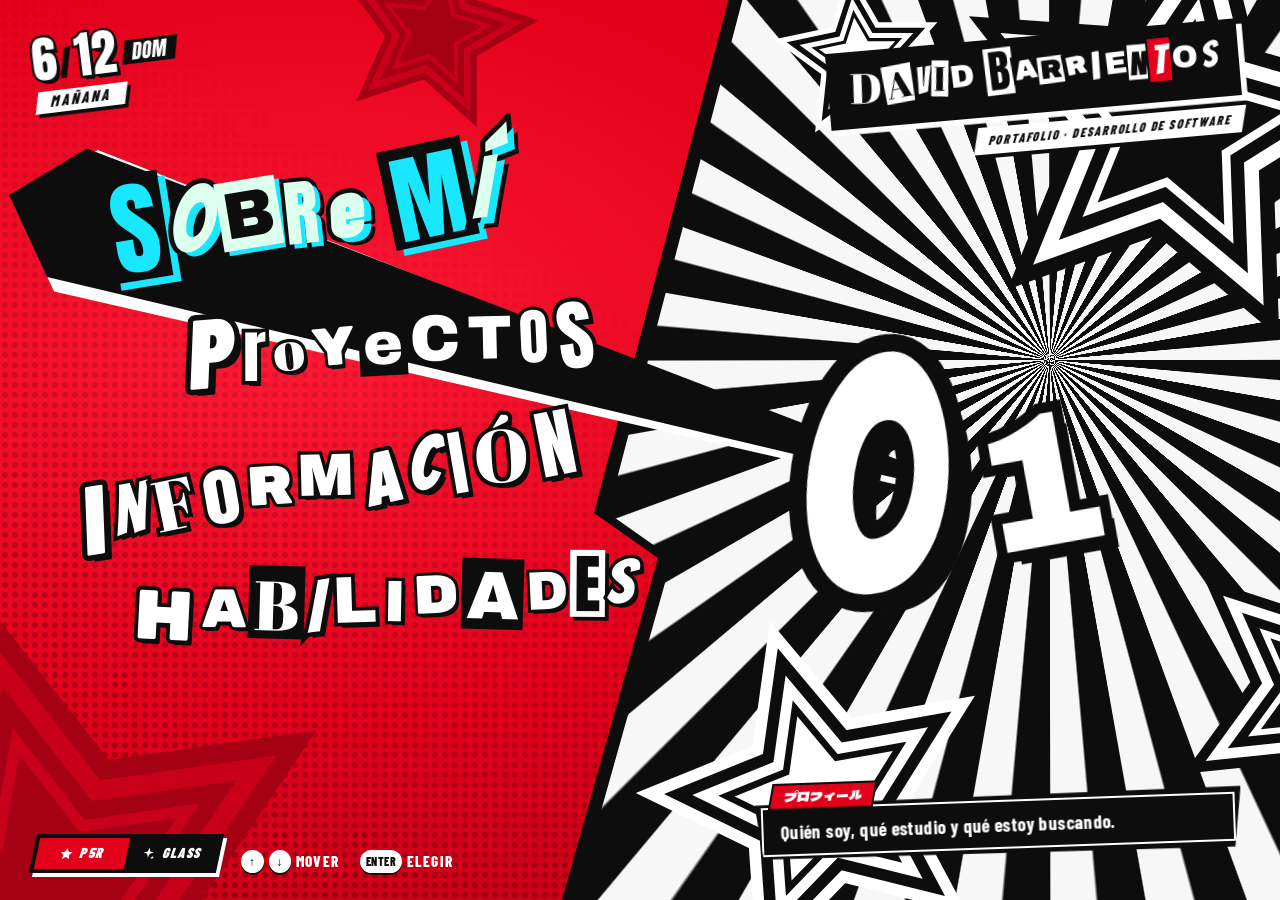
==== commit a02167e0: "Change: Aurora Viajes updated" ====
--- a/index.html
+++ b/index.html
@@ -295,13 +295,13 @@
                             <p class="project-count" aria-hidden="true">03 / 03</p>
                             <h3 class="project-title" data-ransom="title">Aurora Viajes</h3>
                             <p class="project-role">CRUD completo</p>
-                            <p class="project-desc">Proyecto para agendar viajes fácilmente, con CRUD totalmente funcional y un buen diseño. Contiene: reserva de viajes, inicio de sesión, panel de administrador / usuario / cliente, mensajes de contacto y más.</p>
+                            <p class="project-desc">Proyecto para agendar viajes fácilmente, con CRUD totalmente funcional y un buen diseño. Contiene: reserva de viajes, inicio de sesión, panel de administrador / usuario / cliente, mensajes de contacto y más. Actualmente desplegada, Backend y base de datos en Railway - Frontend en Cloudflare Pages</p>
                             <ul class="stack" aria-label="Tecnologías">
                                 <li><img src="img/react.png" alt="" width="512" height="512" loading="lazy">React</li>
                                 <li><img src="img/nodejs.png" alt="" width="512" height="512" loading="lazy">Node JS</li>
                                 <li><img src="img/tailwindcss.webp" alt="" width="960" height="587" loading="lazy">Tailwind CSS</li>
                             </ul>
-                            <a class="cta magnetic" href="https://drive.google.com/file/d/1gSocmwlJ5MFDQn3MMCX8YmLi29-hNHBQ/view?usp=sharing" target="_blank" rel="noopener"><span>Ver proyecto</span></a>
+                            <a class="cta magnetic" href="https://aurora-viajes.carousel-app.workers.dev/" target="_blank" rel="noopener"><span>Ver proyecto</span></a>
                         </div>
                     </article>
                 </div>
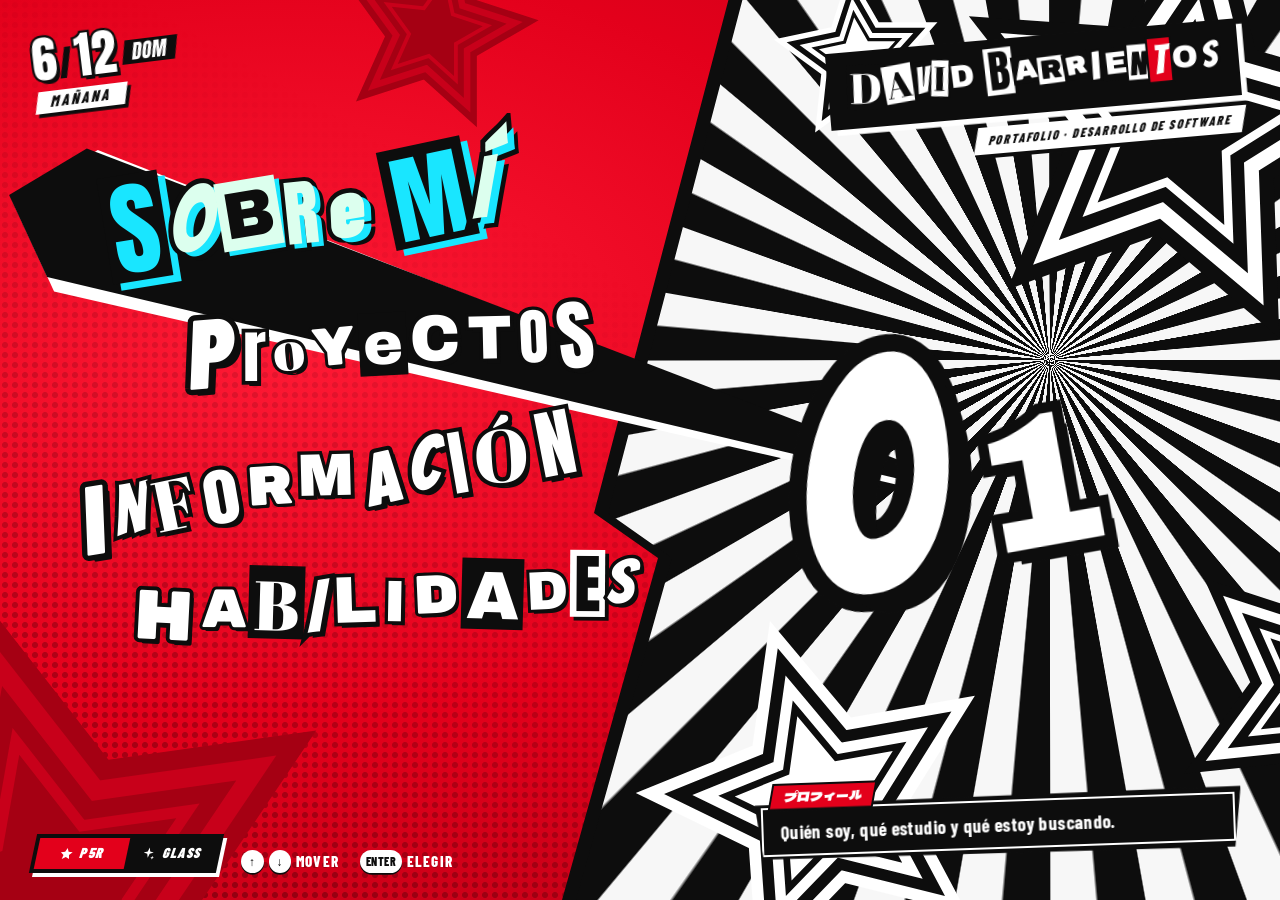
==== commit 7a15e5eb: "Install Vercel Web Analytics # Vercel Web Analytics Installation Report  ## Summary Successfully ins" ====
--- a/index.html
+++ b/index.html
@@ -24,6 +24,10 @@
     <link rel="stylesheet" href="css/main.css">
     <link rel="stylesheet" href="css/glass.css">
     <script src="js/main.js" defer></script>
+    <script>
+        window.va = window.va || function () { (window.vaq = window.vaq || []).push(arguments); };
+    </script>
+    <script defer src="/_vercel/insights/script.js"></script>
 </head>
 <body>
 
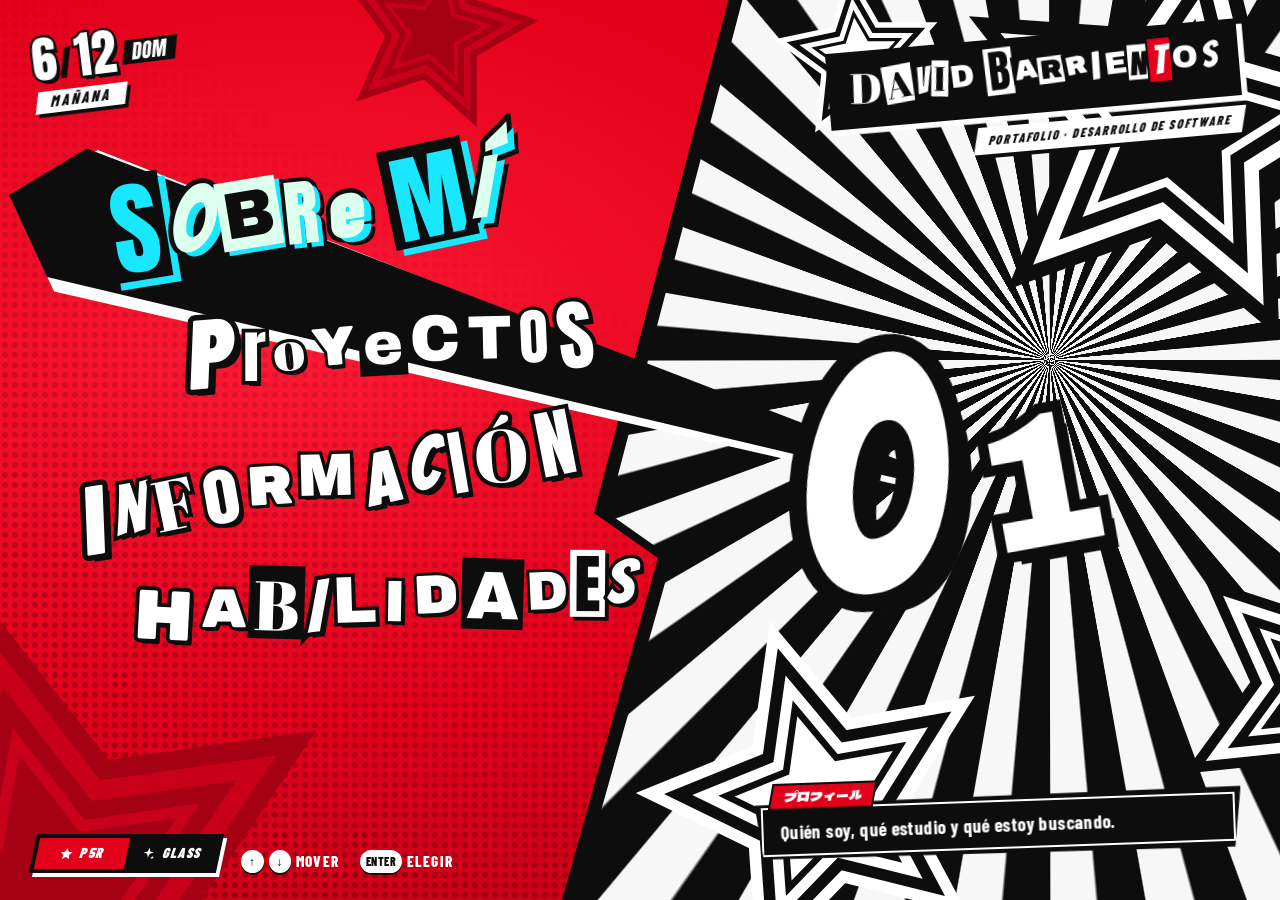
==== commit 78192be5: "Install Vercel Web Analytics # Vercel Web Analytics & Speed Insights Installation Report  ## Summary" ====
--- a/index.html
+++ b/index.html
@@ -24,10 +24,16 @@
     <link rel="stylesheet" href="css/main.css">
     <link rel="stylesheet" href="css/glass.css">
     <script src="js/main.js" defer></script>
+    <!-- Vercel Web Analytics -->
     <script>
         window.va = window.va || function () { (window.vaq = window.vaq || []).push(arguments); };
     </script>
     <script defer src="/_vercel/insights/script.js"></script>
+    <!-- Vercel Speed Insights -->
+    <script>
+        window.si = window.si || function () { (window.siq = window.siq || []).push(arguments); };
+    </script>
+    <script defer src="/_vercel/speed-insights/script.js"></script>
 </head>
 <body>
 
